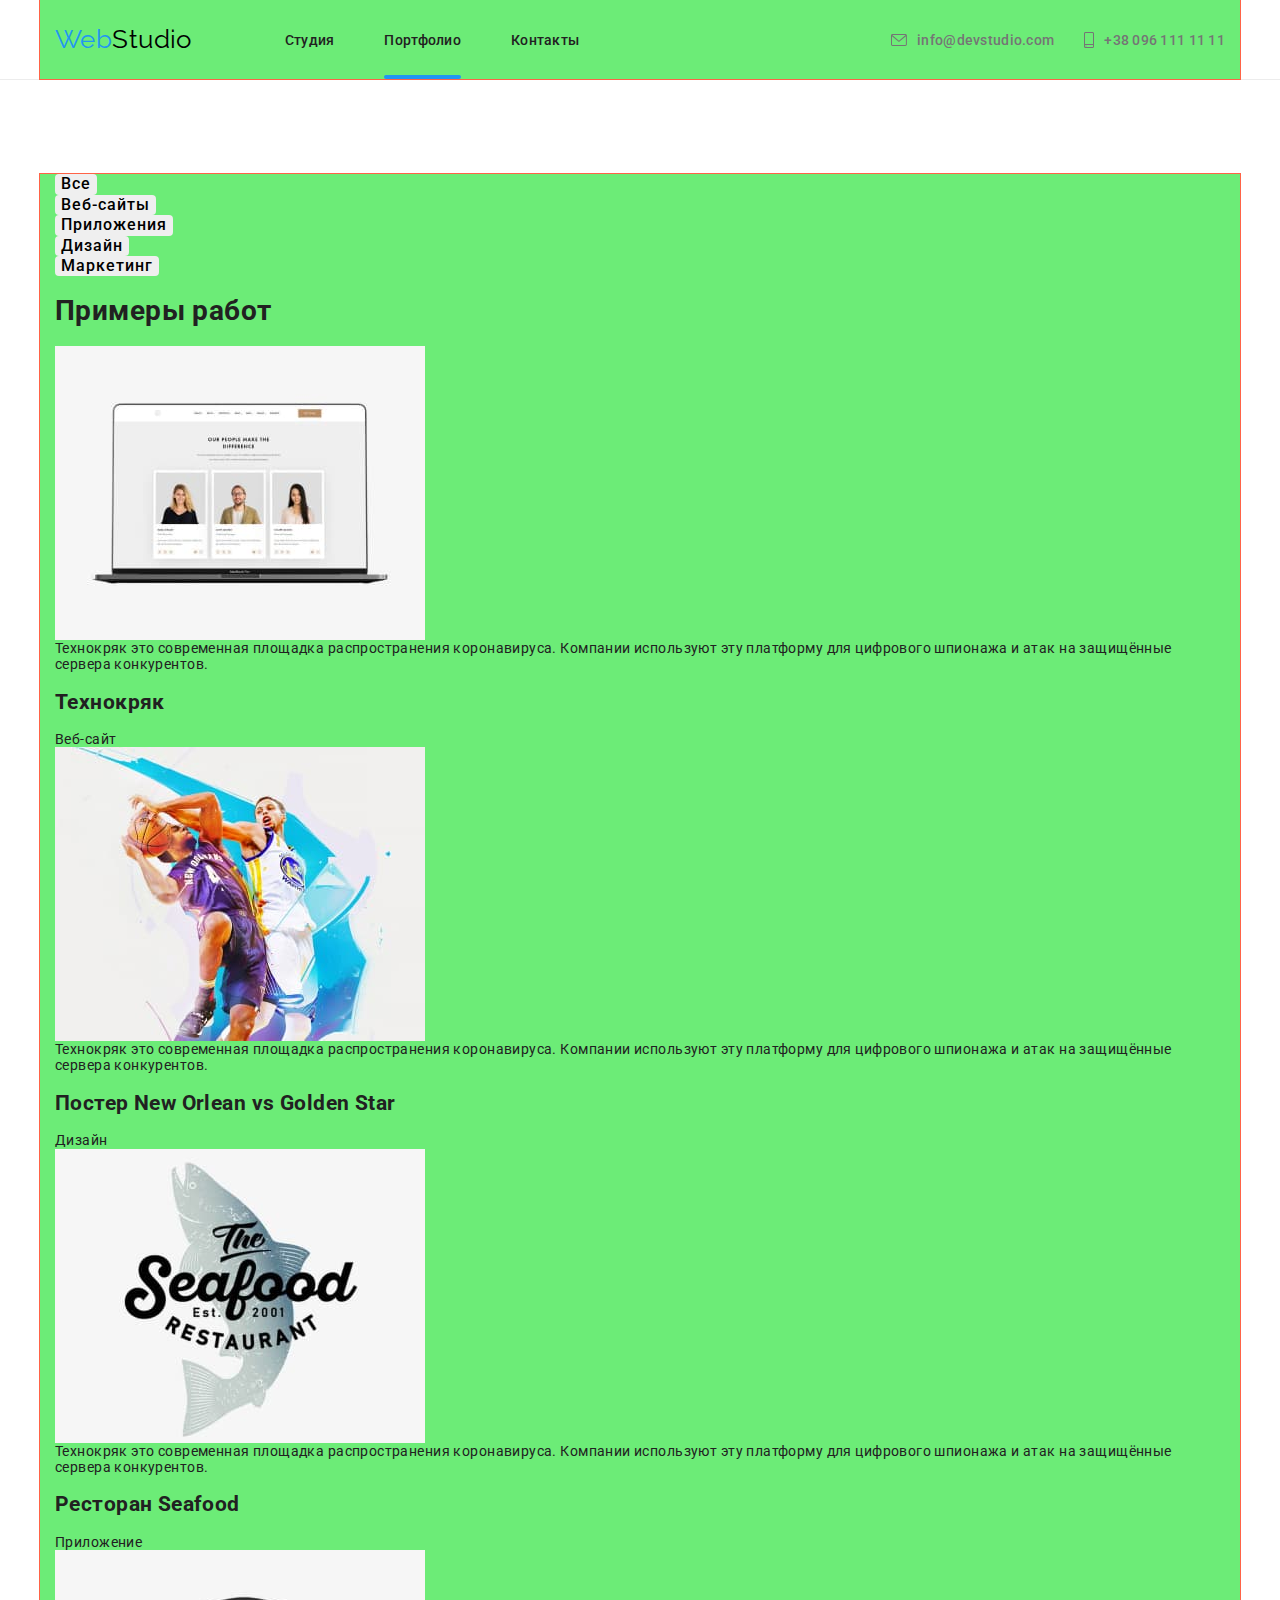
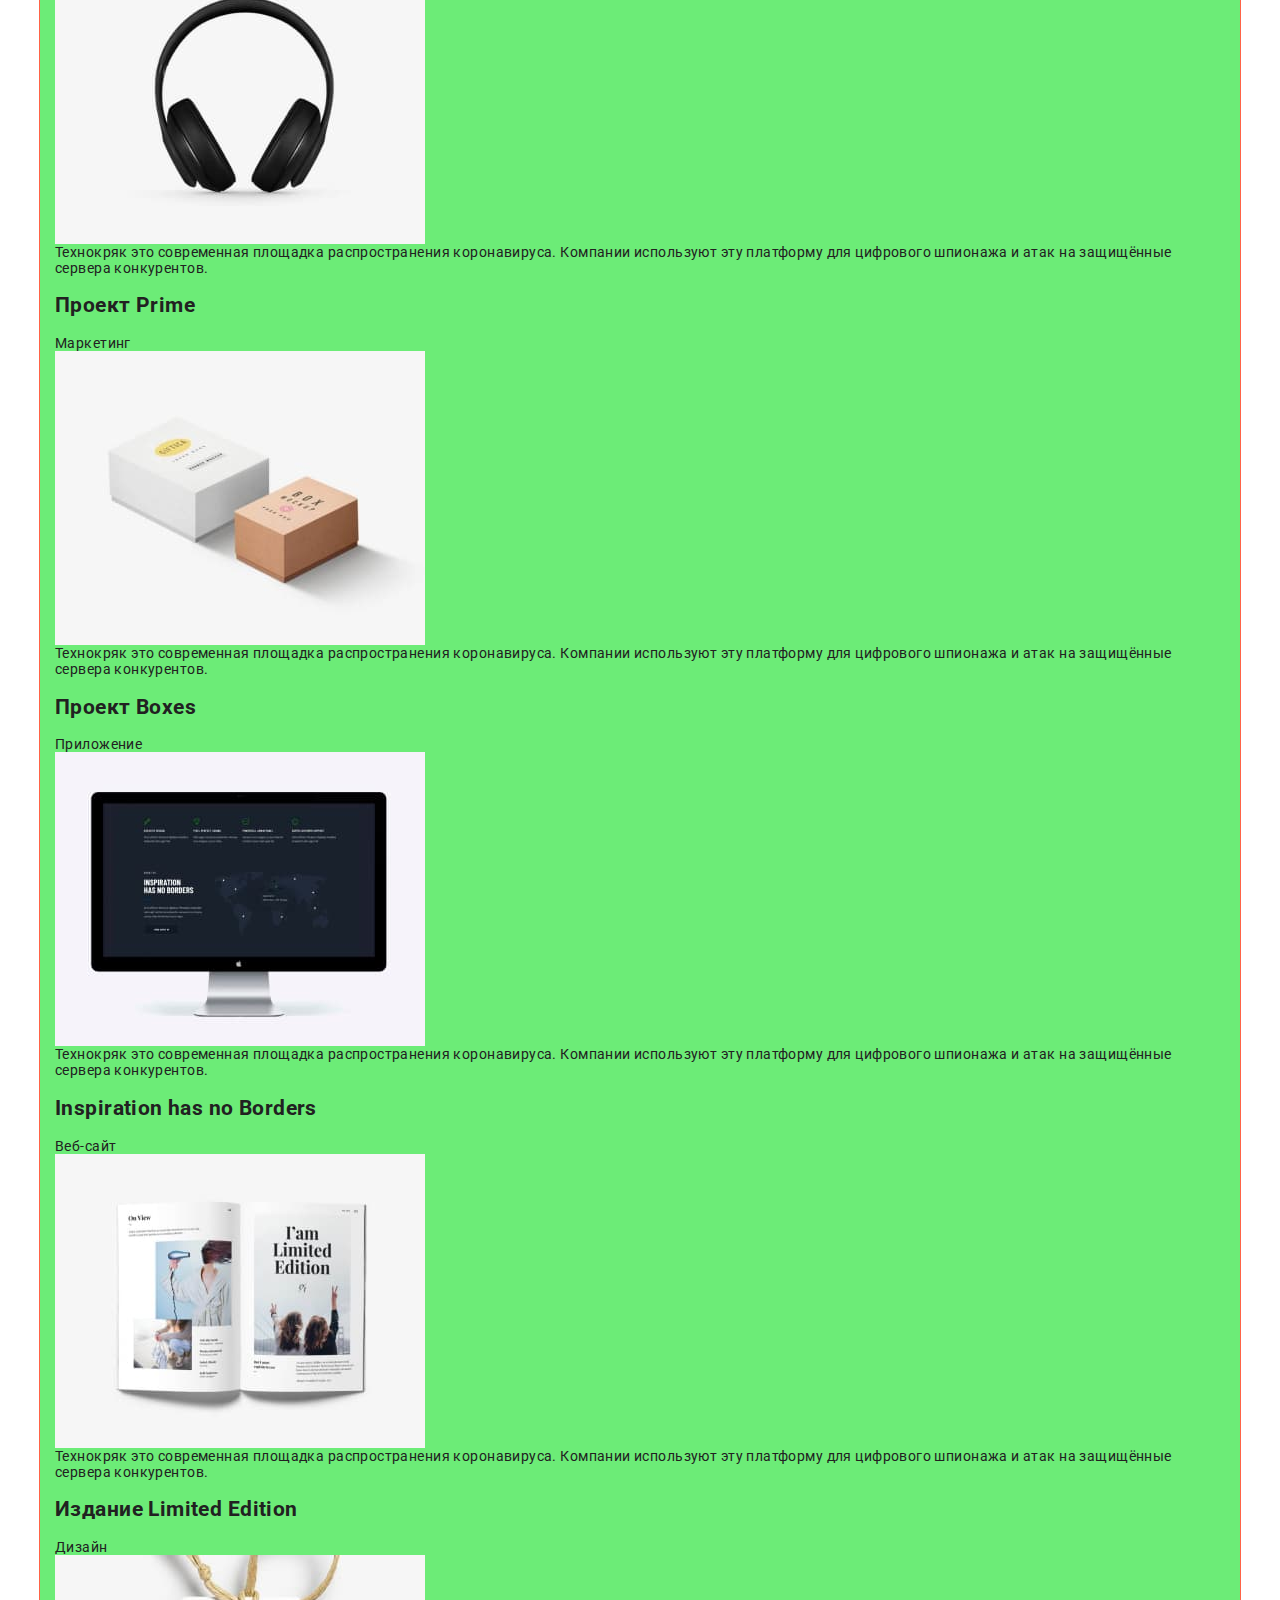
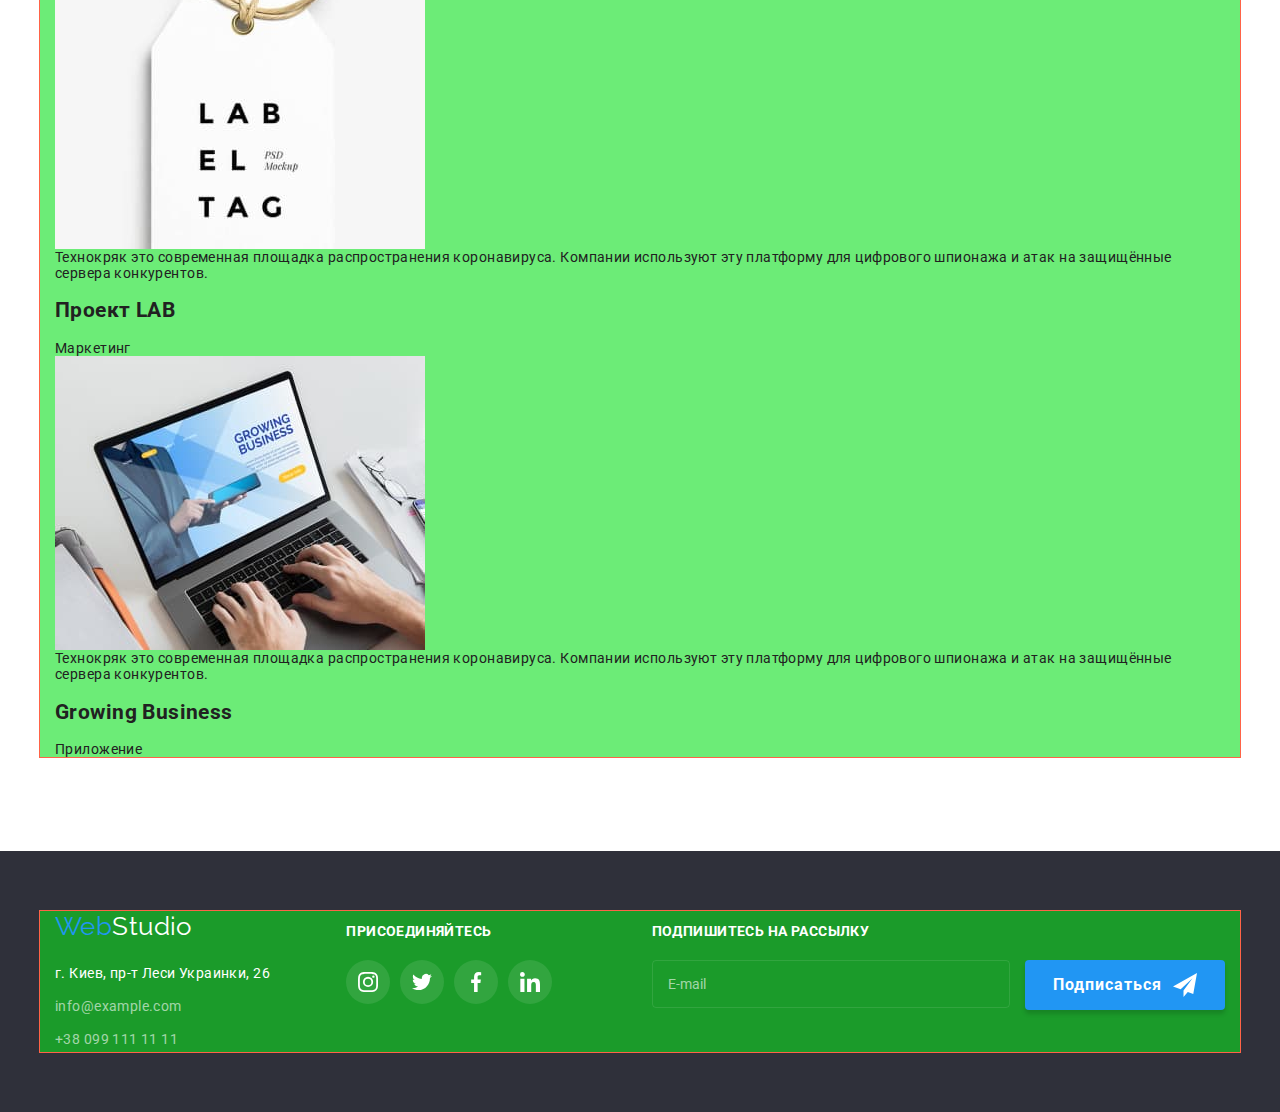
==== portfolio.html @ 4295b2d2 "Add html" ====
<!DOCTYPE html>
<html lang="ru">
<head>
    <meta charset="UTF-8">
    <meta http-equiv="X-UA-Compatible" content="IE=edge">
    <meta name="viewport" content="width=device-width, initial-scale=1.0">
    <title>Portfolio</title>
    <link rel="stylesheet" href="https://cdnjs.cloudflare.com/ajax/libs/modern-normalize/1.0.0/modern-normalize.min.css" />
    <link rel="preconnect" href="https://fonts.googleapis.com">
    <link rel="preconnect" href="https://fonts.gstatic.com" crossorigin>
    <link href="https://fonts.googleapis.com/css2?family=Raleway:wght@700&family=Roboto:wght@400;500;700;900&display=swap"
        rel="stylesheet">
    <link rel="stylesheet" href="./css/main.min.css">
</head>
<body>
    <header class="pege-header">
        <div class="container header">
            <a class="logo link" href="./index.html">
                Web<span class="logo__color logo__color--header">Studio</span>
            </a>
            <nav>
                <ul class="site-nav list">
                    <li class="site-nav__item"><a class="site-nav__link link" href="./index.html">Студия</a>
                    </li>
                    <li class="site-nav__item"><a class="site-nav__link site-nav__link--current link" href="">Портфолио</a> </li>
                    <li class="site-nav__item"><a class="site-nav__link link" href="">Контакты</a> </li>
                </ul>
            </nav>
            <ul class="contact-list list">
                <li class="contact-list__item">
                    <a class="contact-list__link link" href="mailto:info@devstudio.com">
                        <div class="contact-list__wrapper">
                            <svg class="contact-list__icon" width="16" height="12">
                                <use href="./images/icons-defs.svg#icon-envelope"></use>
                            </svg>
                            info@devstudio.com
                        </div>
                    </a>
                </li>
                <li class="contact-list__item">
                    <a class="contact-list__link link" href="tel:+380961111111">
                        <div class="contact-list__wrapper">
                            <svg class="contact-list__icon" width="10" height="16">
                                <use href="./images/icons-defs.svg#icon-smartphone"></use>
                            </svg>
                            +38 096 111 11 11
                        </div>
                    </a>
                </li>
            </ul>
        </div>
    </header>
    <main>
        <section class="portfolio section"> 
            <div class="container">
                <ul class="settings-filter list">
                    <li class="settings-filter__item">
                        <button type="button" class="button button__secondary">Все</button>
                    </li>
                    <li class="settings-filter__item">
                        <button type="button" class="button button__secondary">Веб-сайты</button>
                    </li>
                    <li class="settings-filter__item"><button type="button" class="button button__secondary">Приложения</button></li>
                    <li class="settings-filter__item">
                        <button type="button" class="button button__secondary">Дизайн</button>
                    </li>
                    <li class="settings-filter__item">
                        <button type="button" class="button button__secondary">Маркетинг</button>
                    </li>
                </ul>
            
                <h1 class="portfolio__title ">Примеры работ</h1>
                <ul class="card-set list">
                    <li class="card-set__item">
                        <div class="portfolio-thumb">
                            <img  src="./images/img1.jpg" alt="Ноутбук с открытой страницей сайта" width="370">
                            <div class="portfolio-overlay">
                                <p class="portfolio-overlay__text">Технокряк это современная площадка распространения коронавируса. Компании используют эту платформу для цифрового
                                    шпионажа и атак на защищённые сервера конкурентов.</p>
                            </div>
                        </div>
                        
                        <div class="card-set__wrapper">
                            <h2 class="card-set__title">Технокряк</h2>
                            <p class="card-set__text">Веб-сайт</p>
                        </div> 
                    </li>
                    <li class="card-set__item">
                        <div class="portfolio-thumb">
                            <img src="./images/img2.jpg" alt="Двое мужчин играют в баскетбол" width="370">
                            <div class="portfolio-overlay">
                                <p class="portfolio-overlay__text">Технокряк это современная площадка распространения коронавируса. Компании используют эту платформу для цифрового
                                    шпионажа и атак на защищённые сервера конкурентов.</p>
                            </div>
                        </div>
                        
                        <div class="card-set__wrapper">
                            <h2 class="card-set__title">Постер <span lang="en">New Orlean vs Golden Star</span>  </h2>
                            <p class="card-set__text">Дизайн</p>
                        </div>
                    </li>
                    <li class="card-set__item">
                        <div class="portfolio-thumb">
                            <img src="./images/img3.jpg" alt="Логотип ресторана с изображением рыбы" width="370">
                            <div class="portfolio-overlay">
                                <p class="portfolio-overlay__text">Технокряк это современная площадка распространения коронавируса. Компании используют эту платформу для цифрового
                                    шпионажа и атак на защищённые сервера конкурентов.</p>
                            </div>
                        </div>
                        
                        <div class="card-set__wrapper">
                            <h2 class="card-set__title">Ресторан <span lang="en">Seafood</span></h2>
                            <p class="card-set__text">Приложение</p>
                    </div>
                    </li>
                    <li class="card-set__item">
                        <div class="portfolio-thumb">
                            <img src="./images/img4.jpg" alt="Наушники черного цвета" width="370">
                            <div class="portfolio-overlay">
                                <p class="portfolio-overlay__text">Технокряк это современная площадка распространения коронавируса. Компании используют эту платформу для цифрового
                                    шпионажа и атак на защищённые сервера конкурентов.</p>
                            </div>
                        </div>
                        
                        <div class="card-set__wrapper">
                            <h2 class="card-set__title">Проект <span lang="en">Prime</span></h2>
                            <p class="card-set__text">Маркетинг</p>
                        </div>
                    </li>
                    <li class="card-set__item">
                        <div class="portfolio-thumb">
                            <img src="./images/img5.jpg" alt="Большая и маленькая бумажные коробки" width="370">
                            <div class="portfolio-overlay">
                                <p class="portfolio-overlay__text">Технокряк это современная площадка распространения коронавируса. Компании используют эту платформу для цифрового
                                    шпионажа и атак на защищённые сервера конкурентов.</p>
                            </div>
                        </div>
                        
                        <div class="card-set__wrapper">
                            <h2 class="card-set__title">Проект <span lang="en">Boxes</span></h2>
                            <p class="card-set__text">Приложение</p>
                        </div>   
                    </li>
                    <li class="card-set__item">
                        <div class="portfolio-thumb">
                            <img src="./images/img6.jpg" alt="Включенный монитор с запущенной программой" width="370">
                            <div class="portfolio-overlay">
                                <p class="portfolio-overlay__text">Технокряк это современная площадка распространения коронавируса. Компании используют эту платформу для цифрового
                                    шпионажа и атак на защищённые сервера конкурентов.</p>
                            </div>
                        </div>
                        
                            <div class="card-set__wrapper">
                                <h2 class="card-set__title"><span lang="en">Inspiration has no Borders</span></h2>
                                <p class="card-set__text">Веб-сайт</p>
                            </div> 
                    </li>
                    <li class="card-set__item">
                        <div class="portfolio-thumb">
                            <img src="./images/img7.jpg" alt="Открытая книга с рисунками" width="370">
                            <div class="portfolio-overlay">
                                <p class="portfolio-overlay__text">Технокряк это современная площадка распространения коронавируса. Компании используют эту платформу для цифрового
                                    шпионажа и атак на защищённые сервера конкурентов.</p>
                            </div>
                        </div>
                        
                        <div class="card-set__wrapper">
                            <h2 class="card-set__title">Издание <span lang="en">Limited Edition</span></h2>
                            <p class="card-set__text">Дизайн</p>
                        </div>
                    </li>
                    <li class="card-set__item">
                        <div class="portfolio-thumb">
                            <img src="./images/img8.jpg" alt="Бумажная бирка с логотипом проэкта" width="370">
                            <div class="portfolio-overlay">
                                <p class="portfolio-overlay__text">Технокряк это современная площадка распространения коронавируса. Компании используют эту платформу для цифрового
                                    шпионажа и атак на защищённые сервера конкурентов.</p>
                            </div>
                        </div>
                        
                        <div class="card-set__wrapper">
                            <h2 class="card-set__title">Проект <span lang="en">LAB</span></h2>
                            <p class="card-set__text">Маркетинг</p>
                        </div>
                    </li>
                    <li class="card-set__item">
                        <div class="portfolio-thumb">
                            <img src="./images/img9.jpg" alt="Процесс работы за ноутбуком" width="370">
                            <div class="portfolio-overlay">
                                <p class="portfolio-overlay__text">Технокряк это современная площадка распространения коронавируса. Компании используют эту платформу для цифрового
                                    шпионажа и атак на защищённые сервера конкурентов.</p>
                            </div>
                        </div>
                        
                        <div class="card-set__wrapper">
                            <h2 class="card-set__title"><span lang="en">Growing Business</span></h2>
                            <p class="card-set__text">Приложение</p>
                        </div>
                    </li>
                </ul>
            </div>
        
        </section>
    </main>

    <footer class="footer">
        <div class="container page-footer">
            <div class="address-container">
                <a class="logo link" href="./index.html">
                    Web<span class="logo__color logo__color--footer">Studio</span>
                </a>
                <address class="address">
                    <p>г. Киев, пр-т Леси Украинки, 26</p>
                    <a class="address__contact" href="mailto:info@example.com">info@example.com</a> <br>
                    <a class="address__contact" href="tel:+380991111111">+38 099 111 11 11</a>
                </address>
            </div>
            <div class="social-container">
                <h3 class="social-container__title title">присоединяйтесь</h3>
                <ul class="social social--width list">
                    <li class="social__item">
                        <a class="social__link social__link--changes-color" href="">
                            <svg class="social__icon social__icon--changes-fill" width="20" height="20">
                                <use href="./images/icons-defs.svg#icon-instagram"></use>
                            </svg>
                        </a>
                    </li>
                    <li class="social__item">
                        <a class="social__link social__link--changes-color" href="">
                            <svg class="social__icon social__icon--changes-fill" width="20" height="20">
                                <use href="./images/icons-defs.svg#icon-twitter"></use>
                            </svg>
                        </a>
                    </li>
                    <li class="social__item">
                        <a class="social__link social__link--changes-color" href="">
                            <svg class="social__icon social__icon--changes-fill" width="20" height="20">
                                <use href="./images/icons-defs.svg#icon-facebook"></use>
                            </svg>
                        </a>
                    </li>
                    <li class="social__item">
                        <a class="social__link social__link--changes-color" href="">
                            <svg class="social__icon social__icon--changes-fill" width="20" height="20">
                                <use href="./images/icons-defs.svg#icon-linkedin"></use>
                            </svg>
                        </a>
                    </li>
                </ul>
            </div>
            <form class="subscription">
                <p class="subscription__title">Подпишитесь на рассылку</p>
                <label class="subscription__field">
                    <input class="subscription__input" type="email" name="email" placeholder="E-mail">
                </label>
                <button class="button-subscription" type="submit">
                    <span class="button-subscription__text">Подписаться</span>
                    <svg class="button-subscription__icon" width="24" height="24">
                        <use href="./images/icons-defs.svg#icon-icon-send"></use>
                    </svg>
                </button>
            </form>
        </div>
    </footer>
</body>
</html>
---- css/main.min.css ----
.title{margin:0}.link{text-decoration:none}.list{list-style:none;padding:0;margin:0}p{margin:0}img{display:block;max-width:100%;height:auto}.about__title,.team__title,.clients__title{font-weight:700;line-height:1.17;text-align:center}@media screen and (max-width: 1199px){.about__title,.team__title,.clients__title{margin-bottom:30px;font-size:28px}}@media screen and (min-width: 1200px){.about__title,.team__title,.clients__title{margin-bottom:50px;font-size:36px}}.button{font-size:16px;font-weight:500;letter-spacing:0.06em;border-style:none;border-radius:4px;text-align:center;cursor:pointer}.advantage__title{position:absolute;width:1px;height:1px;border:0;padding:0;margin:-1px;clip:rect(0 0 0 0);overflow:hidden}body{font-family:"Roboto", "Raleway", sans-serif;background-color:#fff;color:#212121;font-size:14px;letter-spacing:0.03em}.container{padding-left:15px;padding-right:15px;margin-left:auto;margin-right:auto;background-color:#da9a9a}@media screen and (min-width: 480px){.container{width:480px;outline:1px solid tomato;background-color:rgba(118,180,216,0.651)}}@media screen and (min-width: 768px){.container{width:768px;background-color:rgba(255,166,0,0.651)}}@media screen and (min-width: 1200px){.container{width:1200px;background-color:rgba(14,224,32,0.61)}}.section{padding:94px 0px}@media screen and (max-width: 1199px){.section{padding:60px 0px}}.header{display:flex;align-items:center}.pege-header{border-bottom:1px solid #ECECEC}.logo{font-family:"Raleway", sans-serif;color:#2196f3;line-height:1.17}@media screen and (max-width: 767px){.logo{padding:16px 0}}@media screen and (max-width: 1199px){.logo{font-size:24px}}@media screen and (min-width: 1200px){.logo{font-size:26px;padding:20px 0}}.logo__color--header{color:#212121}@media screen and (min-width: 1200px){.logo__color--header{color:#000000}}@media screen and (max-width: 767px){.site-nav{display:none}}@media screen and (min-width: 768px){.site-nav{display:flex;margin-left:88px}}@media screen and (min-width: 1200px){.site-nav{display:flex;margin-left:93px}}.site-nav__item{position:relative;margin-left:50px}.site-nav__item:first-child{margin-left:0px}.site-nav__link--current::after{position:absolute;left:0;bottom:0;content:" ";display:block;width:100%;border-bottom:4px solid #2196f3;border-radius:2px}.site-nav__link{display:block;color:#212121;font-weight:500;line-height:1.17;letter-spacing:0.02em;transition:color 250ms cubic-bezier(0.4, 0, 0.2, 1)}@media screen and (min-width: 768px){.site-nav__link{padding-top:32px;padding-bottom:31px}}.site-nav__link:hover,.site-nav__link:focus{color:#2196f3}.contact-list{margin-left:auto}@media screen and (max-width: 767px){.contact-list{display:none}}@media screen and (min-width: 768px) and (max-width: 1199px){.contact-list{padding:21px 0}}@media screen and (min-width: 1200px){.contact-list{display:flex}}@media screen and (min-width: 1200px){.contact-list__item{margin-left:30px}}@media screen and (min-width: 768px) and (max-width: 1199px){.contact-list__item:first-child{margin-bottom:10px}}@media screen and (min-width: 1200px){.contact-list__item:first-child{margin-left:0px}}.contact-list__link{display:block;color:#757575;font-weight:500;line-height:1.17;letter-spacing:0.02em;transition:color 250ms cubic-bezier(0.4, 0, 0.2, 1)}@media screen and (min-width: 768px) and (max-width: 1199px){.contact-list__link{font-size:12px;color:#ff00b3}}@media screen and (min-width: 1200px){.contact-list__link{padding-top:32px;padding-bottom:31px}}.contact-list__link:hover,.contact-list__link:focus{color:#2196f3}.contact-list__wrapper{display:flex;align-items:center}.contact-list__icon{margin-right:10px;fill:#757575;transition:fill 250ms cubic-bezier(0.4, 0, 0.2, 1)}.contact-list__link:hover .contact-list__icon,.contact-list__link:focus .contact-list__icon{fill:#2196f3}.hero{text-align:center}@media screen and (max-width: 1199px){.hero{padding-top:118px;padding-bottom:118px}}@media screen and (min-width: 1200px){.hero{padding-top:200px;padding-bottom:200px}}.hero__title{margin-bottom:30px;color:#fff;font-weight:900;letter-spacing:0.06em;text-transform:uppercase}@media screen and (max-width: 1199px){.hero__title{font-size:26px;line-height:1.62}}@media screen and (min-width: 1200px){.hero__title{font-size:44px;line-height:1.36}}.button__primery{padding:10px 32px;color:#fff;background-color:#2196f3;line-height:1.88;transition:background-color 250ms cubic-bezier(0.4, 0, 0.2, 1)}.button__primery:hover,.button__primery:focus{background-color:#188CE8;box-shadow:0px 4px 4px 0px rgba(0,0,0,0.25)}.overlay{margin-left:auto;margin-right:auto;background-color:#2F303A}@media screen and (max-width: 767px){.overlay{max-width:480px;height:400px;background-image:linear-gradient(to right, rgba(47,48,58,0.4), rgba(47,48,58,0.4)),url(../images/overlay480.jpg)}}@media screen and (min-width: 768px){.overlay{max-width:768px;height:400px;background-image:linear-gradient(to right, rgba(47,48,58,0.4), rgba(47,48,58,0.4)),url(../images/hero768.jpg)}}@media screen and (min-width: 1200px){.overlay{max-width:1600px;height:600px;background-image:linear-gradient(to right, rgba(47,48,58,0.4), rgba(47,48,58,0.4)),url(../images/overlay.jpg)}}@media screen and (min-width: 768px) and (max-width: 1199px){.advantage__list{display:flex;flex-wrap:wrap;margin-left:-30px;margin-top:-30px}}@media screen and (min-width: 1200px){.advantage__list{display:flex}}@media screen and (max-width: 767px){.advantage__item{margin-bottom:30px}}@media screen and (min-width: 768px) and (max-width: 1199px){.advantage__item{margin-left:30px;margin-top:30px;flex-basis:calc((100% - 15px * 4 )/2)}}@media screen and (min-width: 1200px){.advantage__item{margin-right:30px;width:calc(100%/4)}}@media screen and (max-width: 767px){.advantage__item:last-child{margin-bottom:0px}}@media screen and (min-width: 1200px){.advantage__item:last-child{margin-right:0px}}.feature{display:flex;justify-content:center;align-items:center;height:120px;margin-bottom:30px;background-color:#F5F4FA;border-radius:4px}.feature__title{margin:0;margin-bottom:10px;font-size:14px;font-weight:700;line-height:1.17;text-transform:uppercase}@media screen and (max-width: 767px){.feature__title{text-align:center}}.feature__text{color:#757575;line-height:1.72}.about--no-padding{padding-top:0}@media screen and (max-width: 1199px){.about--no-padding{display:none}}.image-list{display:flex}.image__item{position:relative;margin-right:30px;width:calc(100%/3)}.image__item:last-child{margin-right:0px}.image-overlay{position:absolute;bottom:0;left:0;display:flex;justify-content:center;align-items:center;width:100%;height:70px;background-color:rgba(47,48,58,0.8)}.image-overlay__text{color:#fff;font-weight:700;line-height:1.17;text-transform:uppercase}.team--accent-color{background-color:#F5F4FA}@media screen and (min-width: 768px) and (max-width: 1199px){.team__list{display:flex;flex-wrap:wrap;margin-left:-30px;margin-top:-30px}}@media screen and (min-width: 1200px){.team__list{display:flex}}.team__item{overflow:hidden}@media screen and (max-width: 767px){.team__item{margin-bottom:30px;background-color:#fff;border-radius:4px;box-shadow:0px 2px 1px 0px rgba(0,0,0,0.2),0px 1px 1px 0px rgba(0,0,0,0.14),0px 1px 3px 0px rgba(0,0,0,0.12)}}@media screen and (min-width: 768px) and (max-width: 1199px){.team__item{width:calc(100%/2 - 30px);margin-left:30px;margin-top:30px;background-color:#fff;border-radius:4px;box-shadow:0px 2px 1px 0px rgba(0,0,0,0.2),0px 1px 1px 0px rgba(0,0,0,0.14),0px 1px 3px 0px rgba(0,0,0,0.12)}}@media screen and (min-width: 1200px){.team__item{width:calc(100%/4);margin-right:30px;background-color:#fff;border-radius:4px;box-shadow:0px 2px 1px 0px rgba(0,0,0,0.2),0px 1px 1px 0px rgba(0,0,0,0.14),0px 1px 3px 0px rgba(0,0,0,0.12)}}@media screen and (max-width: 767px){.team__item:last-child{margin-bottom:0px}}@media screen and (min-width: 1200px){.team__item:last-child{margin-right:0px}}.user-wrapper{padding-top:30px}@media screen and (max-width: 1199px){.user-wrapper{padding-bottom:24px}}@media screen and (min-width: 1200px){.user-wrapper{padding-bottom:30px}}.user-wrapper__title{margin-bottom:10px;font-size:16px;font-weight:500;line-height:1.19;text-align:center}.user-wrapper__text{margin-bottom:16px;color:#757575;font-size:16px;line-height:1.17;text-align:center}.social{display:flex;justify-content:center;align-items:center;background-color:transparent}.social__item{margin-right:10px}.social__item:last-child{margin-right:0}.social__link{display:flex;justify-content:center;align-items:center;width:44px;height:44px;border-radius:50%;background-color:#fff;transition:background-color 250ms cubic-bezier(0.4, 0, 0.2, 1)}.social__link:hover,.social__link:focus{background-color:#2196f3}.social__icon{fill:#AFB1B8;transition:fill 250ms cubic-bezier(0.4, 0, 0.2, 1)}.social__link:hover .social__icon,.social__link:focus .social__icon{fill:#fff}@media screen and (max-width: 1199px){.clients__list{display:flex;justify-content:center;align-items:center;flex-wrap:wrap;margin-left:-30px;margin-top:-30px;background-color:transparent}}@media screen and (min-width: 1200px){.clients__list{display:flex;justify-content:center;align-items:center}}@media screen and (max-width: 767px){.clients__item{width:calc(100%/2 - 30px);margin-left:30px;margin-top:30px}}@media screen and (min-width: 768px) and (max-width: 1199px){.clients__item{width:calc(100%/3 - 30px);margin-left:30px;margin-top:30px}}@media screen and (min-width: 1200px){.clients__item{width:calc(100%/6);margin-right:30px}}@media screen and (min-width: 1200px){.clients__item:last-child{margin-right:0}}.clients__link{display:flex;justify-content:center;align-items:center;height:92px;border:1px solid #AFB1B8;border-radius:4px;transition:border 250ms cubic-bezier(0.4, 0, 0.2, 1)}.clients__link:hover{border:1px solid #2196f3}.clients__icon{fill:#AFB1B8;transition:fill 250ms cubic-bezier(0.4, 0, 0.2, 1)}.clients__link:hover .clients__icon{fill:#2196f3}.clients__link:focus .clients__icon{fill:#2196f3}.footer{padding:60px 0px;background-color:#2f303a}@media screen and (max-width: 767px){.page-footer{text-align:center}}@media screen and (min-width: 768px) and (max-width: 1199px){.page-footer{display:flex;flex-wrap:wrap}}@media screen and (min-width: 1200px){.page-footer{display:flex;justify-content:space-between}}.logo__color--footer{color:#fff}@media screen and (min-width: 768px) and (max-width: 1199px){.logo--footer{margin-left:115px}}@media screen and (min-width: 768px) and (max-width: 1199px){.address-container{margin-bottom:60px}}.address{margin-top:20px;color:#fff;font-style:inherit;line-height:1.71}@media screen and (min-width: 768px) and (max-width: 1199px){.address{margin-left:76px}}.address__contact{display:inline-block;margin-top:9px;color:rgba(255,255,255,0.6);line-height:1.71;text-decoration:none;transition:color 250ms cubic-bezier(0.4, 0, 0.2, 1)}.address__contact:hover,.address__contact:focus{color:#2196f3}@media screen and (max-width: 767px){.social-container{margin:60px 0}}@media screen and (min-width: 768px) and (max-width: 1199px){.social-container{margin-left:165px;padding-top:5px;text-align:center}}@media screen and (min-width: 1200px){.social-container{padding-top:12px;margin-left:70px}}.social-container__title{color:#fff;font-size:14px;font-weight:700;line-height:1.17;margin-bottom:20px;text-transform:uppercase}.social--width{width:206px}@media screen and (max-width: 767px){.social--width{margin:0 auto}}.social__link--changes-color{background-color:rgba(255,255,255,0.1)}.social__icon--changes-fill{fill:#fff}.social__link:hover,.social__link:focus{background-color:#2196f3}.subscription{margin-top:12px;margin-left:93px}.subscription__title{color:#fff;font-weight:700;line-height:1.17;margin:0;margin-bottom:20px;text-transform:uppercase}.subscription__input{color:#fff;width:358px;padding:15px;margin-right:12px;background-color:inherit;border:1px solid rgba(255,255,255,0.1);border-radius:4px;cursor:pointer}.subscription__input::placeholder{color:rgba(255,255,255,0.6);line-height:1.25}.button-subscription{display:inline-flex;justify-content:space-between;align-items:center;color:#ffffff;font-size:16px;font-weight:700;line-height:1.88;letter-spacing:0.06em;background-color:#2196f3;border-radius:4px;border:none;box-shadow:0px 4px 4px 0px rgba(0,0,0,0.15);width:200px;height:50px;padding:10px  28px;text-align:center;vertical-align:top;cursor:pointer;transition:background-color 250ms cubic-bezier(0.4, 0, 0.2, 1)}.button-subscription:hover,.button-subscription:focus{background-color:#188CE8}
/*# sourceMappingURL=main.min.css.map */
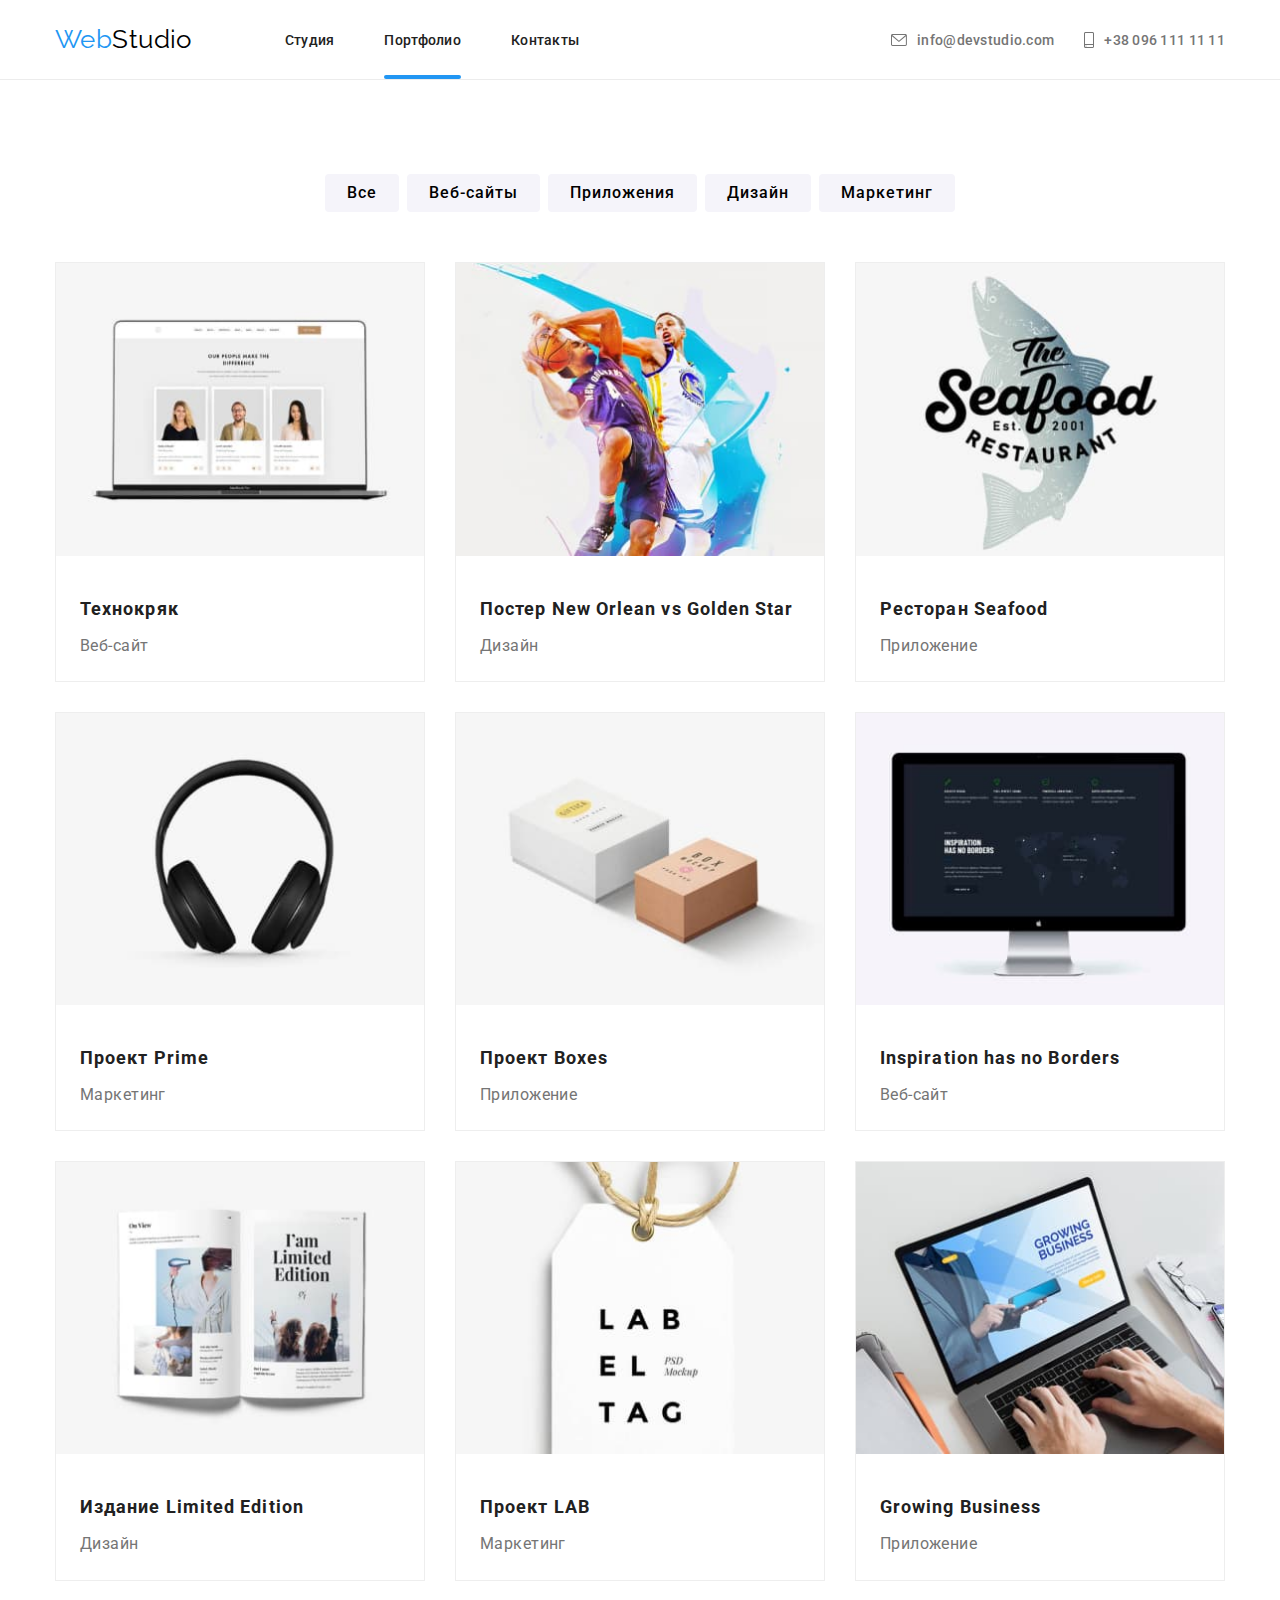
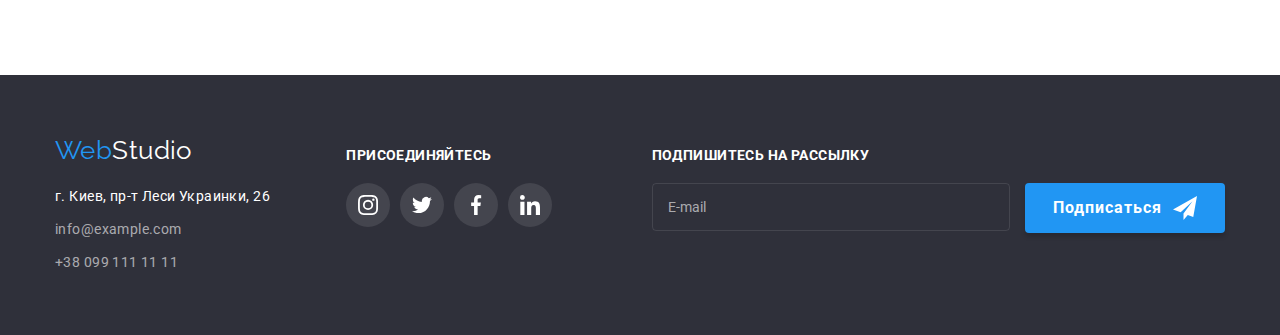
==== commit 03ece43f: "Add html" ====
--- a/portfolio.html
+++ b/portfolio.html
@@ -73,7 +73,7 @@
                 <ul class="card-set list">
                     <li class="card-set__item">
                         <div class="portfolio-thumb">
-                            <img  src="./images/img1.jpg" alt="Ноутбук с открытой страницей сайта" width="370">
+                            <img  src="./images/img1.jpg" alt="Ноутбук с открытой страницей сайта" width="">
                             <div class="portfolio-overlay">
                                 <p class="portfolio-overlay__text">Технокряк это современная площадка распространения коронавируса. Компании используют эту платформу для цифрового
                                     шпионажа и атак на защищённые сервера конкурентов.</p>
@@ -87,7 +87,7 @@
                     </li>
                     <li class="card-set__item">
                         <div class="portfolio-thumb">
-                            <img src="./images/img2.jpg" alt="Двое мужчин играют в баскетбол" width="370">
+                            <img src="./images/img2.jpg" alt="Двое мужчин играют в баскетбол" width="">
                             <div class="portfolio-overlay">
                                 <p class="portfolio-overlay__text">Технокряк это современная площадка распространения коронавируса. Компании используют эту платформу для цифрового
                                     шпионажа и атак на защищённые сервера конкурентов.</p>
@@ -101,7 +101,7 @@
                     </li>
                     <li class="card-set__item">
                         <div class="portfolio-thumb">
-                            <img src="./images/img3.jpg" alt="Логотип ресторана с изображением рыбы" width="370">
+                            <img src="./images/img3.jpg" alt="Логотип ресторана с изображением рыбы" width="">
                             <div class="portfolio-overlay">
                                 <p class="portfolio-overlay__text">Технокряк это современная площадка распространения коронавируса. Компании используют эту платформу для цифрового
                                     шпионажа и атак на защищённые сервера конкурентов.</p>
@@ -115,7 +115,7 @@
                     </li>
                     <li class="card-set__item">
                         <div class="portfolio-thumb">
-                            <img src="./images/img4.jpg" alt="Наушники черного цвета" width="370">
+                            <img src="./images/img4.jpg" alt="Наушники черного цвета" width="">
                             <div class="portfolio-overlay">
                                 <p class="portfolio-overlay__text">Технокряк это современная площадка распространения коронавируса. Компании используют эту платформу для цифрового
                                     шпионажа и атак на защищённые сервера конкурентов.</p>
@@ -129,7 +129,7 @@
                     </li>
                     <li class="card-set__item">
                         <div class="portfolio-thumb">
-                            <img src="./images/img5.jpg" alt="Большая и маленькая бумажные коробки" width="370">
+                            <img src="./images/img5.jpg" alt="Большая и маленькая бумажные коробки" width="">
                             <div class="portfolio-overlay">
                                 <p class="portfolio-overlay__text">Технокряк это современная площадка распространения коронавируса. Компании используют эту платформу для цифрового
                                     шпионажа и атак на защищённые сервера конкурентов.</p>
@@ -143,7 +143,7 @@
                     </li>
                     <li class="card-set__item">
                         <div class="portfolio-thumb">
-                            <img src="./images/img6.jpg" alt="Включенный монитор с запущенной программой" width="370">
+                            <img src="./images/img6.jpg" alt="Включенный монитор с запущенной программой" width="">
                             <div class="portfolio-overlay">
                                 <p class="portfolio-overlay__text">Технокряк это современная площадка распространения коронавируса. Компании используют эту платформу для цифрового
                                     шпионажа и атак на защищённые сервера конкурентов.</p>
@@ -157,7 +157,7 @@
                     </li>
                     <li class="card-set__item">
                         <div class="portfolio-thumb">
-                            <img src="./images/img7.jpg" alt="Открытая книга с рисунками" width="370">
+                            <img src="./images/img7.jpg" alt="Открытая книга с рисунками" width="">
                             <div class="portfolio-overlay">
                                 <p class="portfolio-overlay__text">Технокряк это современная площадка распространения коронавируса. Компании используют эту платформу для цифрового
                                     шпионажа и атак на защищённые сервера конкурентов.</p>
@@ -171,7 +171,7 @@
                     </li>
                     <li class="card-set__item">
                         <div class="portfolio-thumb">
-                            <img src="./images/img8.jpg" alt="Бумажная бирка с логотипом проэкта" width="370">
+                            <img src="./images/img8.jpg" alt="Бумажная бирка с логотипом проэкта" width="">
                             <div class="portfolio-overlay">
                                 <p class="portfolio-overlay__text">Технокряк это современная площадка распространения коронавируса. Компании используют эту платформу для цифрового
                                     шпионажа и атак на защищённые сервера конкурентов.</p>
@@ -185,7 +185,7 @@
                     </li>
                     <li class="card-set__item">
                         <div class="portfolio-thumb">
-                            <img src="./images/img9.jpg" alt="Процесс работы за ноутбуком" width="370">
+                            <img src="./images/img9.jpg" alt="Процесс работы за ноутбуком" width="">
                             <div class="portfolio-overlay">
                                 <p class="portfolio-overlay__text">Технокряк это современная площадка распространения коронавируса. Компании используют эту платформу для цифрового
                                     шпионажа и атак на защищённые сервера конкурентов.</p>
--- a/css/main.min.css
+++ b/css/main.min.css
@@ -1,2 +1,2 @@
-.title{margin:0}.link{text-decoration:none}.list{list-style:none;padding:0;margin:0}p{margin:0}img{display:block;max-width:100%;height:auto}.about__title,.team__title,.clients__title{font-weight:700;line-height:1.17;text-align:center}@media screen and (max-width: 1199px){.about__title,.team__title,.clients__title{margin-bottom:30px;font-size:28px}}@media screen and (min-width: 1200px){.about__title,.team__title,.clients__title{margin-bottom:50px;font-size:36px}}.button{font-size:16px;font-weight:500;letter-spacing:0.06em;border-style:none;border-radius:4px;text-align:center;cursor:pointer}.advantage__title{position:absolute;width:1px;height:1px;border:0;padding:0;margin:-1px;clip:rect(0 0 0 0);overflow:hidden}body{font-family:"Roboto", "Raleway", sans-serif;background-color:#fff;color:#212121;font-size:14px;letter-spacing:0.03em}.container{padding-left:15px;padding-right:15px;margin-left:auto;margin-right:auto;background-color:#da9a9a}@media screen and (min-width: 480px){.container{width:480px;outline:1px solid tomato;background-color:rgba(118,180,216,0.651)}}@media screen and (min-width: 768px){.container{width:768px;background-color:rgba(255,166,0,0.651)}}@media screen and (min-width: 1200px){.container{width:1200px;background-color:rgba(14,224,32,0.61)}}.section{padding:94px 0px}@media screen and (max-width: 1199px){.section{padding:60px 0px}}.header{display:flex;align-items:center}.pege-header{border-bottom:1px solid #ECECEC}.logo{font-family:"Raleway", sans-serif;color:#2196f3;line-height:1.17}@media screen and (max-width: 767px){.logo{padding:16px 0}}@media screen and (max-width: 1199px){.logo{font-size:24px}}@media screen and (min-width: 1200px){.logo{font-size:26px;padding:20px 0}}.logo__color--header{color:#212121}@media screen and (min-width: 1200px){.logo__color--header{color:#000000}}@media screen and (max-width: 767px){.site-nav{display:none}}@media screen and (min-width: 768px){.site-nav{display:flex;margin-left:88px}}@media screen and (min-width: 1200px){.site-nav{display:flex;margin-left:93px}}.site-nav__item{position:relative;margin-left:50px}.site-nav__item:first-child{margin-left:0px}.site-nav__link--current::after{position:absolute;left:0;bottom:0;content:" ";display:block;width:100%;border-bottom:4px solid #2196f3;border-radius:2px}.site-nav__link{display:block;color:#212121;font-weight:500;line-height:1.17;letter-spacing:0.02em;transition:color 250ms cubic-bezier(0.4, 0, 0.2, 1)}@media screen and (min-width: 768px){.site-nav__link{padding-top:32px;padding-bottom:31px}}.site-nav__link:hover,.site-nav__link:focus{color:#2196f3}.contact-list{margin-left:auto}@media screen and (max-width: 767px){.contact-list{display:none}}@media screen and (min-width: 768px) and (max-width: 1199px){.contact-list{padding:21px 0}}@media screen and (min-width: 1200px){.contact-list{display:flex}}@media screen and (min-width: 1200px){.contact-list__item{margin-left:30px}}@media screen and (min-width: 768px) and (max-width: 1199px){.contact-list__item:first-child{margin-bottom:10px}}@media screen and (min-width: 1200px){.contact-list__item:first-child{margin-left:0px}}.contact-list__link{display:block;color:#757575;font-weight:500;line-height:1.17;letter-spacing:0.02em;transition:color 250ms cubic-bezier(0.4, 0, 0.2, 1)}@media screen and (min-width: 768px) and (max-width: 1199px){.contact-list__link{font-size:12px;color:#ff00b3}}@media screen and (min-width: 1200px){.contact-list__link{padding-top:32px;padding-bottom:31px}}.contact-list__link:hover,.contact-list__link:focus{color:#2196f3}.contact-list__wrapper{display:flex;align-items:center}.contact-list__icon{margin-right:10px;fill:#757575;transition:fill 250ms cubic-bezier(0.4, 0, 0.2, 1)}.contact-list__link:hover .contact-list__icon,.contact-list__link:focus .contact-list__icon{fill:#2196f3}.hero{text-align:center}@media screen and (max-width: 1199px){.hero{padding-top:118px;padding-bottom:118px}}@media screen and (min-width: 1200px){.hero{padding-top:200px;padding-bottom:200px}}.hero__title{margin-bottom:30px;color:#fff;font-weight:900;letter-spacing:0.06em;text-transform:uppercase}@media screen and (max-width: 1199px){.hero__title{font-size:26px;line-height:1.62}}@media screen and (min-width: 1200px){.hero__title{font-size:44px;line-height:1.36}}.button__primery{padding:10px 32px;color:#fff;background-color:#2196f3;line-height:1.88;transition:background-color 250ms cubic-bezier(0.4, 0, 0.2, 1)}.button__primery:hover,.button__primery:focus{background-color:#188CE8;box-shadow:0px 4px 4px 0px rgba(0,0,0,0.25)}.overlay{margin-left:auto;margin-right:auto;background-color:#2F303A}@media screen and (max-width: 767px){.overlay{max-width:480px;height:400px;background-image:linear-gradient(to right, rgba(47,48,58,0.4), rgba(47,48,58,0.4)),url(../images/overlay480.jpg)}}@media screen and (min-width: 768px){.overlay{max-width:768px;height:400px;background-image:linear-gradient(to right, rgba(47,48,58,0.4), rgba(47,48,58,0.4)),url(../images/hero768.jpg)}}@media screen and (min-width: 1200px){.overlay{max-width:1600px;height:600px;background-image:linear-gradient(to right, rgba(47,48,58,0.4), rgba(47,48,58,0.4)),url(../images/overlay.jpg)}}@media screen and (min-width: 768px) and (max-width: 1199px){.advantage__list{display:flex;flex-wrap:wrap;margin-left:-30px;margin-top:-30px}}@media screen and (min-width: 1200px){.advantage__list{display:flex}}@media screen and (max-width: 767px){.advantage__item{margin-bottom:30px}}@media screen and (min-width: 768px) and (max-width: 1199px){.advantage__item{margin-left:30px;margin-top:30px;flex-basis:calc((100% - 15px * 4 )/2)}}@media screen and (min-width: 1200px){.advantage__item{margin-right:30px;width:calc(100%/4)}}@media screen and (max-width: 767px){.advantage__item:last-child{margin-bottom:0px}}@media screen and (min-width: 1200px){.advantage__item:last-child{margin-right:0px}}.feature{display:flex;justify-content:center;align-items:center;height:120px;margin-bottom:30px;background-color:#F5F4FA;border-radius:4px}.feature__title{margin:0;margin-bottom:10px;font-size:14px;font-weight:700;line-height:1.17;text-transform:uppercase}@media screen and (max-width: 767px){.feature__title{text-align:center}}.feature__text{color:#757575;line-height:1.72}.about--no-padding{padding-top:0}@media screen and (max-width: 1199px){.about--no-padding{display:none}}.image-list{display:flex}.image__item{position:relative;margin-right:30px;width:calc(100%/3)}.image__item:last-child{margin-right:0px}.image-overlay{position:absolute;bottom:0;left:0;display:flex;justify-content:center;align-items:center;width:100%;height:70px;background-color:rgba(47,48,58,0.8)}.image-overlay__text{color:#fff;font-weight:700;line-height:1.17;text-transform:uppercase}.team--accent-color{background-color:#F5F4FA}@media screen and (min-width: 768px) and (max-width: 1199px){.team__list{display:flex;flex-wrap:wrap;margin-left:-30px;margin-top:-30px}}@media screen and (min-width: 1200px){.team__list{display:flex}}.team__item{overflow:hidden}@media screen and (max-width: 767px){.team__item{margin-bottom:30px;background-color:#fff;border-radius:4px;box-shadow:0px 2px 1px 0px rgba(0,0,0,0.2),0px 1px 1px 0px rgba(0,0,0,0.14),0px 1px 3px 0px rgba(0,0,0,0.12)}}@media screen and (min-width: 768px) and (max-width: 1199px){.team__item{width:calc(100%/2 - 30px);margin-left:30px;margin-top:30px;background-color:#fff;border-radius:4px;box-shadow:0px 2px 1px 0px rgba(0,0,0,0.2),0px 1px 1px 0px rgba(0,0,0,0.14),0px 1px 3px 0px rgba(0,0,0,0.12)}}@media screen and (min-width: 1200px){.team__item{width:calc(100%/4);margin-right:30px;background-color:#fff;border-radius:4px;box-shadow:0px 2px 1px 0px rgba(0,0,0,0.2),0px 1px 1px 0px rgba(0,0,0,0.14),0px 1px 3px 0px rgba(0,0,0,0.12)}}@media screen and (max-width: 767px){.team__item:last-child{margin-bottom:0px}}@media screen and (min-width: 1200px){.team__item:last-child{margin-right:0px}}.user-wrapper{padding-top:30px}@media screen and (max-width: 1199px){.user-wrapper{padding-bottom:24px}}@media screen and (min-width: 1200px){.user-wrapper{padding-bottom:30px}}.user-wrapper__title{margin-bottom:10px;font-size:16px;font-weight:500;line-height:1.19;text-align:center}.user-wrapper__text{margin-bottom:16px;color:#757575;font-size:16px;line-height:1.17;text-align:center}.social{display:flex;justify-content:center;align-items:center;background-color:transparent}.social__item{margin-right:10px}.social__item:last-child{margin-right:0}.social__link{display:flex;justify-content:center;align-items:center;width:44px;height:44px;border-radius:50%;background-color:#fff;transition:background-color 250ms cubic-bezier(0.4, 0, 0.2, 1)}.social__link:hover,.social__link:focus{background-color:#2196f3}.social__icon{fill:#AFB1B8;transition:fill 250ms cubic-bezier(0.4, 0, 0.2, 1)}.social__link:hover .social__icon,.social__link:focus .social__icon{fill:#fff}@media screen and (max-width: 1199px){.clients__list{display:flex;justify-content:center;align-items:center;flex-wrap:wrap;margin-left:-30px;margin-top:-30px;background-color:transparent}}@media screen and (min-width: 1200px){.clients__list{display:flex;justify-content:center;align-items:center}}@media screen and (max-width: 767px){.clients__item{width:calc(100%/2 - 30px);margin-left:30px;margin-top:30px}}@media screen and (min-width: 768px) and (max-width: 1199px){.clients__item{width:calc(100%/3 - 30px);margin-left:30px;margin-top:30px}}@media screen and (min-width: 1200px){.clients__item{width:calc(100%/6);margin-right:30px}}@media screen and (min-width: 1200px){.clients__item:last-child{margin-right:0}}.clients__link{display:flex;justify-content:center;align-items:center;height:92px;border:1px solid #AFB1B8;border-radius:4px;transition:border 250ms cubic-bezier(0.4, 0, 0.2, 1)}.clients__link:hover{border:1px solid #2196f3}.clients__icon{fill:#AFB1B8;transition:fill 250ms cubic-bezier(0.4, 0, 0.2, 1)}.clients__link:hover .clients__icon{fill:#2196f3}.clients__link:focus .clients__icon{fill:#2196f3}.footer{padding:60px 0px;background-color:#2f303a}@media screen and (max-width: 767px){.page-footer{text-align:center}}@media screen and (min-width: 768px) and (max-width: 1199px){.page-footer{display:flex;flex-wrap:wrap}}@media screen and (min-width: 1200px){.page-footer{display:flex;justify-content:space-between}}.logo__color--footer{color:#fff}@media screen and (min-width: 768px) and (max-width: 1199px){.logo--footer{margin-left:115px}}@media screen and (min-width: 768px) and (max-width: 1199px){.address-container{margin-bottom:60px}}.address{margin-top:20px;color:#fff;font-style:inherit;line-height:1.71}@media screen and (min-width: 768px) and (max-width: 1199px){.address{margin-left:76px}}.address__contact{display:inline-block;margin-top:9px;color:rgba(255,255,255,0.6);line-height:1.71;text-decoration:none;transition:color 250ms cubic-bezier(0.4, 0, 0.2, 1)}.address__contact:hover,.address__contact:focus{color:#2196f3}@media screen and (max-width: 767px){.social-container{margin:60px 0}}@media screen and (min-width: 768px) and (max-width: 1199px){.social-container{margin-left:165px;padding-top:5px;text-align:center}}@media screen and (min-width: 1200px){.social-container{padding-top:12px;margin-left:70px}}.social-container__title{color:#fff;font-size:14px;font-weight:700;line-height:1.17;margin-bottom:20px;text-transform:uppercase}.social--width{width:206px}@media screen and (max-width: 767px){.social--width{margin:0 auto}}.social__link--changes-color{background-color:rgba(255,255,255,0.1)}.social__icon--changes-fill{fill:#fff}.social__link:hover,.social__link:focus{background-color:#2196f3}.subscription{margin-top:12px;margin-left:93px}.subscription__title{color:#fff;font-weight:700;line-height:1.17;margin:0;margin-bottom:20px;text-transform:uppercase}.subscription__input{color:#fff;width:358px;padding:15px;margin-right:12px;background-color:inherit;border:1px solid rgba(255,255,255,0.1);border-radius:4px;cursor:pointer}.subscription__input::placeholder{color:rgba(255,255,255,0.6);line-height:1.25}.button-subscription{display:inline-flex;justify-content:space-between;align-items:center;color:#ffffff;font-size:16px;font-weight:700;line-height:1.88;letter-spacing:0.06em;background-color:#2196f3;border-radius:4px;border:none;box-shadow:0px 4px 4px 0px rgba(0,0,0,0.15);width:200px;height:50px;padding:10px  28px;text-align:center;vertical-align:top;cursor:pointer;transition:background-color 250ms cubic-bezier(0.4, 0, 0.2, 1)}.button-subscription:hover,.button-subscription:focus{background-color:#188CE8}
+.title{margin:0}.link{text-decoration:none}.list{list-style:none;padding:0;margin:0}p{margin:0}img{display:block;max-width:100%;height:auto}.about__title,.team__title,.clients__title{font-weight:700;line-height:1.17;text-align:center}@media screen and (max-width: 1199px){.about__title,.team__title,.clients__title{margin-bottom:30px;font-size:28px}}@media screen and (min-width: 1200px){.about__title,.team__title,.clients__title{margin-bottom:50px;font-size:36px}}.button{font-size:16px;font-weight:500;letter-spacing:0.06em;border-style:none;border-radius:4px;text-align:center;cursor:pointer}.advantage__title,.portfolio__title{position:absolute;width:1px;height:1px;border:0;padding:0;margin:-1px;clip:rect(0 0 0 0);overflow:hidden}body{font-family:"Roboto", "Raleway", sans-serif;background-color:#fff;color:#212121;font-size:14px;letter-spacing:0.03em}.container{padding-left:15px;padding-right:15px;margin-left:auto;margin-right:auto}@media screen and (min-width: 480px){.container{width:480px}}@media screen and (min-width: 768px){.container{width:768px}}@media screen and (min-width: 1200px){.container{width:1200px}}.section{padding:94px 0px}@media screen and (max-width: 1199px){.section{padding:60px 0px}}.header{display:flex;align-items:center}.pege-header{border-bottom:1px solid #ECECEC}.logo{font-family:"Raleway", sans-serif;color:#2196f3;line-height:1.17}@media screen and (max-width: 767px){.logo{padding:16px 0}}@media screen and (max-width: 1199px){.logo{font-size:24px}}@media screen and (min-width: 1200px){.logo{font-size:26px;padding:20px 0}}.logo__color--header{color:#212121}@media screen and (min-width: 1200px){.logo__color--header{color:#000000}}@media screen and (max-width: 767px){.site-nav{display:none}}@media screen and (min-width: 768px){.site-nav{display:flex;margin-left:88px}}@media screen and (min-width: 1200px){.site-nav{display:flex;margin-left:93px}}.site-nav__item{position:relative;margin-left:50px}.site-nav__item:first-child{margin-left:0px}.site-nav__link--current::after{position:absolute;left:0;bottom:0;content:" ";display:block;width:100%;border-bottom:4px solid #2196f3;border-radius:2px}.site-nav__link{display:block;color:#212121;font-weight:500;line-height:1.17;letter-spacing:0.02em;transition:color 250ms cubic-bezier(0.4, 0, 0.2, 1)}@media screen and (min-width: 768px){.site-nav__link{padding-top:32px;padding-bottom:31px}}.site-nav__link:hover,.site-nav__link:focus{color:#2196f3}.contact-list{margin-left:auto}@media screen and (max-width: 767px){.contact-list{display:none}}@media screen and (min-width: 768px) and (max-width: 1199px){.contact-list{padding:21px 0}}@media screen and (min-width: 1200px){.contact-list{display:flex}}@media screen and (min-width: 1200px){.contact-list__item{margin-left:30px}}@media screen and (min-width: 768px) and (max-width: 1199px){.contact-list__item:first-child{margin-bottom:10px}}@media screen and (min-width: 1200px){.contact-list__item:first-child{margin-left:0px}}.contact-list__link{display:block;color:#757575;font-weight:500;line-height:1.17;letter-spacing:0.02em;transition:color 250ms cubic-bezier(0.4, 0, 0.2, 1)}@media screen and (min-width: 768px) and (max-width: 1199px){.contact-list__link{font-size:12px}}@media screen and (min-width: 1200px){.contact-list__link{padding-top:32px;padding-bottom:31px}}.contact-list__link:hover,.contact-list__link:focus{color:#2196f3}.contact-list__wrapper{display:flex;align-items:center}.contact-list__icon{margin-right:10px;fill:#757575;transition:fill 250ms cubic-bezier(0.4, 0, 0.2, 1)}.contact-list__link:hover .contact-list__icon,.contact-list__link:focus .contact-list__icon{fill:#2196f3}.hero{text-align:center}@media screen and (max-width: 1199px){.hero{padding-top:118px;padding-bottom:118px}}@media screen and (min-width: 1200px){.hero{padding-top:200px;padding-bottom:200px}}.hero__title{margin-bottom:30px;color:#fff;font-weight:900;letter-spacing:0.06em;text-transform:uppercase}@media screen and (max-width: 1199px){.hero__title{font-size:26px;line-height:1.62}}@media screen and (min-width: 1200px){.hero__title{font-size:44px;line-height:1.36}}.button__primery{padding:10px 32px;color:#fff;background-color:#2196f3;line-height:1.88;transition:background-color 250ms cubic-bezier(0.4, 0, 0.2, 1)}.button__primery:hover,.button__primery:focus{background-color:#188CE8;box-shadow:0px 4px 4px 0px rgba(0,0,0,0.25)}.overlay{margin-left:auto;margin-right:auto;background-color:#2F303A}@media screen and (max-width: 767px){.overlay{max-width:480px;height:400px;background-image:linear-gradient(to right, rgba(47,48,58,0.4), rgba(47,48,58,0.4)),url(../images/overlay480.jpg)}}@media screen and (min-width: 768px){.overlay{max-width:768px;height:400px;background-image:linear-gradient(to right, rgba(47,48,58,0.4), rgba(47,48,58,0.4)),url(../images/hero768.jpg)}}@media screen and (min-width: 1200px){.overlay{max-width:1600px;height:600px;background-image:linear-gradient(to right, rgba(47,48,58,0.4), rgba(47,48,58,0.4)),url(../images/overlay.jpg)}}@media screen and (min-width: 768px) and (max-width: 1199px){.advantage__list{display:flex;flex-wrap:wrap;margin-left:-30px;margin-top:-30px}}@media screen and (min-width: 1200px){.advantage__list{display:flex}}@media screen and (max-width: 767px){.advantage__item{margin-bottom:30px}}@media screen and (min-width: 768px) and (max-width: 1199px){.advantage__item{margin-left:30px;margin-top:30px;flex-basis:calc((100% - 15px * 4 )/2)}}@media screen and (min-width: 1200px){.advantage__item{margin-right:30px;width:calc(100%/4)}}@media screen and (max-width: 767px){.advantage__item:last-child{margin-bottom:0px}}@media screen and (min-width: 1200px){.advantage__item:last-child{margin-right:0px}}.feature{display:flex;justify-content:center;align-items:center;height:120px;margin-bottom:30px;background-color:#F5F4FA;border-radius:4px}.feature__title{margin:0;margin-bottom:10px;font-size:14px;font-weight:700;line-height:1.17;text-transform:uppercase}@media screen and (max-width: 767px){.feature__title{text-align:center}}.feature__text{color:#757575;line-height:1.72}.about--no-padding{padding-top:0}@media screen and (max-width: 1199px){.about--no-padding{display:none}}.image-list{display:flex}.image__item{position:relative;margin-right:30px;width:calc(100%/3)}.image__item:last-child{margin-right:0px}.image-overlay{position:absolute;bottom:0;left:0;display:flex;justify-content:center;align-items:center;width:100%;height:70px;background-color:rgba(47,48,58,0.8)}.image-overlay__text{color:#fff;font-weight:700;line-height:1.17;text-transform:uppercase}.team--accent-color{background-color:#F5F4FA}@media screen and (min-width: 768px) and (max-width: 1199px){.team__list{display:flex;flex-wrap:wrap;margin-left:-30px;margin-top:-30px}}@media screen and (min-width: 1200px){.team__list{display:flex}}.team__item{overflow:hidden}@media screen and (max-width: 767px){.team__item{margin-bottom:30px;background-color:#fff;border-radius:4px;box-shadow:0px 2px 1px 0px rgba(0,0,0,0.2),0px 1px 1px 0px rgba(0,0,0,0.14),0px 1px 3px 0px rgba(0,0,0,0.12)}}@media screen and (min-width: 768px) and (max-width: 1199px){.team__item{width:calc(100%/2 - 30px);margin-left:30px;margin-top:30px;background-color:#fff;border-radius:4px;box-shadow:0px 2px 1px 0px rgba(0,0,0,0.2),0px 1px 1px 0px rgba(0,0,0,0.14),0px 1px 3px 0px rgba(0,0,0,0.12)}}@media screen and (min-width: 1200px){.team__item{width:calc(100%/4);margin-right:30px;background-color:#fff;border-radius:4px;box-shadow:0px 2px 1px 0px rgba(0,0,0,0.2),0px 1px 1px 0px rgba(0,0,0,0.14),0px 1px 3px 0px rgba(0,0,0,0.12)}}@media screen and (max-width: 767px){.team__item:last-child{margin-bottom:0px}}@media screen and (min-width: 1200px){.team__item:last-child{margin-right:0px}}.user-wrapper{padding-top:30px}@media screen and (max-width: 1199px){.user-wrapper{padding-bottom:24px}}@media screen and (min-width: 1200px){.user-wrapper{padding-bottom:30px}}.user-wrapper__title{margin-bottom:10px;font-size:16px;font-weight:500;line-height:1.19;text-align:center}.user-wrapper__text{margin-bottom:16px;color:#757575;font-size:16px;line-height:1.17;text-align:center}.social{display:flex;justify-content:center;align-items:center;background-color:transparent}.social__item{margin-right:10px}.social__item:last-child{margin-right:0}.social__link{display:flex;justify-content:center;align-items:center;width:44px;height:44px;border-radius:50%;background-color:#fff;transition:background-color 250ms cubic-bezier(0.4, 0, 0.2, 1)}.social__link:hover,.social__link:focus{background-color:#2196f3}.social__icon{fill:#AFB1B8;transition:fill 250ms cubic-bezier(0.4, 0, 0.2, 1)}.social__link:hover .social__icon,.social__link:focus .social__icon{fill:#fff}@media screen and (max-width: 1199px){.clients__list{display:flex;justify-content:center;align-items:center;flex-wrap:wrap;margin-left:-30px;margin-top:-30px;background-color:transparent}}@media screen and (min-width: 1200px){.clients__list{display:flex;justify-content:center;align-items:center}}@media screen and (max-width: 767px){.clients__item{width:calc(100%/2 - 30px);margin-left:30px;margin-top:30px}}@media screen and (min-width: 768px) and (max-width: 1199px){.clients__item{width:calc(100%/3 - 30px);margin-left:30px;margin-top:30px}}@media screen and (min-width: 1200px){.clients__item{width:calc(100%/6);margin-right:30px}}@media screen and (min-width: 1200px){.clients__item:last-child{margin-right:0}}.clients__link{display:flex;justify-content:center;align-items:center;height:92px;border:1px solid #AFB1B8;border-radius:4px;transition:border 250ms cubic-bezier(0.4, 0, 0.2, 1)}.clients__link:hover{border:1px solid #2196f3}.clients__icon{fill:#AFB1B8;transition:fill 250ms cubic-bezier(0.4, 0, 0.2, 1)}.clients__link:hover .clients__icon{fill:#2196f3}.clients__link:focus .clients__icon{fill:#2196f3}.footer{padding:60px 0px;background-color:#2f303a}@media screen and (max-width: 767px){.page-footer{text-align:center}}@media screen and (min-width: 768px) and (max-width: 1199px){.page-footer{display:flex;flex-wrap:wrap}}@media screen and (min-width: 1200px){.page-footer{display:flex;justify-content:space-between}}.logo__color--footer{color:#fff}@media screen and (min-width: 768px) and (max-width: 1199px){.logo--footer{margin-left:115px}}@media screen and (min-width: 768px) and (max-width: 1199px){.address-container{margin-bottom:60px}}.address{margin-top:20px;color:#fff;font-style:inherit;line-height:1.71}@media screen and (min-width: 768px) and (max-width: 1199px){.address{margin-left:76px}}.address__contact{display:inline-block;margin-top:9px;color:rgba(255,255,255,0.6);line-height:1.71;text-decoration:none;transition:color 250ms cubic-bezier(0.4, 0, 0.2, 1)}.address__contact:hover,.address__contact:focus{color:#2196f3}@media screen and (max-width: 767px){.social-container{margin:60px 0}}@media screen and (min-width: 768px) and (max-width: 1199px){.social-container{margin-left:165px;padding-top:5px;text-align:center}}@media screen and (min-width: 1200px){.social-container{padding-top:12px;margin-left:70px}}.social-container__title{color:#fff;font-size:14px;font-weight:700;line-height:1.17;margin-bottom:20px;text-transform:uppercase}.social--width{width:206px}@media screen and (max-width: 767px){.social--width{margin:0 auto}}.social__link--changes-color{background-color:rgba(255,255,255,0.1)}.social__icon--changes-fill{fill:#fff}.social__link:hover,.social__link:focus{background-color:#2196f3}@media screen and (min-width: 768px) and (max-width: 1199px){.subscription{width:450px;margin:0 auto;text-align:center}}@media screen and (min-width: 1200px){.subscription{margin-top:12px;margin-left:93px}}.subscription__title{color:#fff;font-weight:700;line-height:1.17;margin:0;margin-bottom:20px;text-transform:uppercase}.subscription__input{color:#fff;padding:15px;background-color:inherit;border:1px solid rgba(255,255,255,0.1);border-radius:4px;cursor:pointer}@media screen and (max-width: 1199px){.subscription__input{width:100%;margin-bottom:20px}}@media screen and (min-width: 1200px){.subscription__input{width:358px;margin-right:12px}}.subscription__input::placeholder{color:rgba(255,255,255,0.6);line-height:1.25}.button-subscription{display:inline-flex;justify-content:space-between;align-items:center;color:#ffffff;font-size:16px;font-weight:700;line-height:1.88;letter-spacing:0.06em;background-color:#2196f3;border-radius:4px;border:none;box-shadow:0px 4px 4px 0px rgba(0,0,0,0.15);width:200px;height:50px;padding:10px  28px;text-align:center;vertical-align:top;cursor:pointer;transition:background-color 250ms cubic-bezier(0.4, 0, 0.2, 1)}.button-subscription:hover,.button-subscription:focus{background-color:#188CE8}.backdrop{position:fixed;top:0;left:0;width:100%;height:100%;background-color:rgba(0,0,0,0.2)}.backdrop__is-hidden{opacity:0;pointer-events:none}.modal{position:absolute;top:50%;left:50%;border-radius:4px;background-color:#fff;transform:translate(-50%, -50%) scale(1);transition:transform 250ms cubic-bezier(0.4, 0, 0.2, 1)}@media screen and (max-width: 1199px){.modal{width:450px}}@media screen and (min-width: 1200px){.modal{width:528px;height:581px}}.backdrop__is-hidden .modal{transform:translate(-50%, -50%) scale(0.9)}.btn{position:absolute;top:8px;right:8px;width:30px;height:30px;border-radius:50%;background-color:#fff;border:1px solid rgba(0,0,0,0.1);cursor:pointer;transition:box-shadow 250ms cubic-bezier(0.4, 0, 0.2, 1)}.btn:hover{box-shadow:0px 4px 4px 0px rgba(0,0,0,0.25)}.btn__icon{position:absolute;top:50%;left:50%;transform:translate(-50%, -50%);fill:#000000;transition:fill 250ms cubic-bezier(0.4, 0, 0.2, 1)}.btn:hover .btn__icon{fill:#2196f3}.form{width:100%;height:100%;padding:40px}.form__title{font-size:20px;font-weight:700;margin:0;margin-bottom:30px;text-align:center}@media screen and (max-width: 1199px){.form__title{line-height:1.5}}@media screen and (min-width: 1200px){.form__title{line-height:1.17}}.form-list__item{margin-bottom:28px}.form-list__field{position:relative;display:block}.form-list__label{position:absolute;left:0;bottom:calc(100% + 4px)}.form-list__input{width:100%;padding:11px 42px;border:1px solid rgba(33,33,33,0.2);border-radius:4px;outline:none;cursor:pointer}.form-list__input:focus{border:1px solid #2196f3}.form-list__icon{position:absolute;top:50%;left:12px;fill:#212121;transform:translateY(-50%)}.form-list__field:focus-within .form-list__icon{fill:#2196f3}.textarea{display:block;margin-top:-18px;margin-bottom:20px}.textarea__lable{display:block;margin-bottom:4px}.textarea__comments{width:100%;padding:12px 16px;border:1px solid rgba(33,33,33,0.2);border-radius:4px;resize:none;outline:none}.textarea__comments:focus{border:1px solid #2196f3}.textarea__comments::placeholder{line-height:1.17;letter-spacing:0.01em}@media screen and (max-width: 1199px){.textarea__comments::placeholder{font-size:14px}}@media screen and (min-width: 1200px){.textarea__comments::placeholder{font-size:12px}}.checkbox{display:flex;align-items:center}.checkbox__icon{display:inline-block;width:16px;height:15px;margin-left:14px;margin-right:8px;border:2px solid #212121;border-radius:2px;cursor:pointer}.checkbox__input:checked+.checkbox__icon{border-color:#2196f3;background-color:#2196f3;background-size:contain;background-origin:border-box;background-image:url(../images/icon-check.svg)}.checkbox__input:focus+.checkbox__icon{box-shadow:0 0 0 0.1em #7c7e7c}.checkbox__label{margin-right:8px}@media screen and (max-width: 1199px){.checkbox__label{font-size:12px;line-height:1.17}}@media screen and (min-width: 1200px){.checkbox__label{line-height:1.71}}.checkbox__link{color:#2196f3}@media screen and (max-width: 1199px){.checkbox__link{font-size:12px;line-height:1.17}}@media screen and (min-width: 1200px){.checkbox__link{line-height:1.71}}.checkbox__input{position:absolute;width:1px;height:1px;border:0;padding:0;margin:-1px;clip:rect(0 0 0 0);overflow:hidden}.form-button{display:block;color:#fff;font-size:16px;font-weight:700;letter-spacing:0.1em;line-height:1.88;background-color:#2196f3;width:200px;height:50px;padding:10px 55px;margin:0 auto;margin-top:30px;border:none;border-radius:4px;box-shadow:0px 4px 4px 0px rgba(0,0,0,0.15);cursor:pointer;transition:background-color 250ms cubic-bezier(0.4, 0, 0.2, 1),box-shadow 250ms cubic-bezier(0.4, 0, 0.2, 1)}.form-button:hover,.form-button:focus{background-color:#188CE8;box-shadow:0px 4px 4px 0px rgba(0,0,0,0.25)}.button__secondary{background-color:#F5F4FA;line-height:1.62;padding:6px 22px;transition:background-color 250ms cubic-bezier(0.4, 0, 0.2, 1),color 250ms cubic-bezier(0.4, 0, 0.2, 1),box-shadow 250ms cubic-bezier(0.4, 0, 0.2, 1)}.button__secondary:hover,.button__secondary:focus{color:#fff;background-color:#2196f3;box-shadow:0px 4px 4px 0px rgba(0,0,0,0.25)}@media screen and (max-width: 767px){.settings-filter{display:flex;flex-wrap:wrap;margin-bottom:40px}}@media screen and (min-width: 768px) and (max-width: 1199px){.settings-filter{display:flex;justify-content:center;margin-bottom:30px}}@media screen and (min-width: 1200px){.settings-filter{display:flex;justify-content:center;margin-bottom:50px}}.settings-filter__item{margin-right:8px}@media screen and (max-width: 767px){.settings-filter__item:nth-child(-n+3){margin-bottom:15px}}@media screen and (min-width: 768px){.settings-filter__item:last-child{margin-right:0px}}@media screen and (min-width: 768px) and (max-width: 1199px){.card-set{display:flex;flex-wrap:wrap;margin-top:-30px;margin-left:-30px}}@media screen and (min-width: 1200px){.card-set{display:flex;flex-wrap:wrap;margin-top:-30px;margin-left:-30px}}@media screen and (max-width: 767px){.card-set__item{margin-bottom:30px}}@media screen and (min-width: 768px) and (max-width: 1199px){.card-set__item{flex-basis:calc(100%/2 - 30px);margin-top:30px;margin-left:30px;border:1px solid #eee}}@media screen and (min-width: 1200px){.card-set__item{flex-basis:calc(100%/3 - 30px);margin-top:30px;margin-left:30px;border:1px solid #eee}}@media screen and (max-width: 767px){.card-set__item:last-child{margin-bottom:0px}}.card-set__item:hover{box-shadow:0px 2px 1px 0px rgba(0,0,0,0.2),0px 1px 1px 0px rgba(0,0,0,0.14),0px 1px 3px 0px rgba(0,0,0,0.12)}.card-set__wrapper{padding:20px 24px}.card-set__title{margin-bottom:4px;font-size:18px;line-height:2;letter-spacing:0.06em}.card-set__text{color:#757575;font-size:16px;line-height:1.88}.portfolio-thumb{position:relative;overflow:hidden}.portfolio-overlay{position:absolute;top:100%;left:0;display:flex;align-items:center;width:100%;height:100%;padding:63px 24px;background-color:rgba(33,150,243,0.9);transform:translateY(0%);transition:transform 250ms cubic-bezier(0.4, 0, 0.2, 1)}.card-set__item:hover .portfolio-overlay{transform:translateY(-100%)}.portfolio-overlay__text{color:#fff;font-size:18px;line-height:1.56}
 /*# sourceMappingURL=main.min.css.map */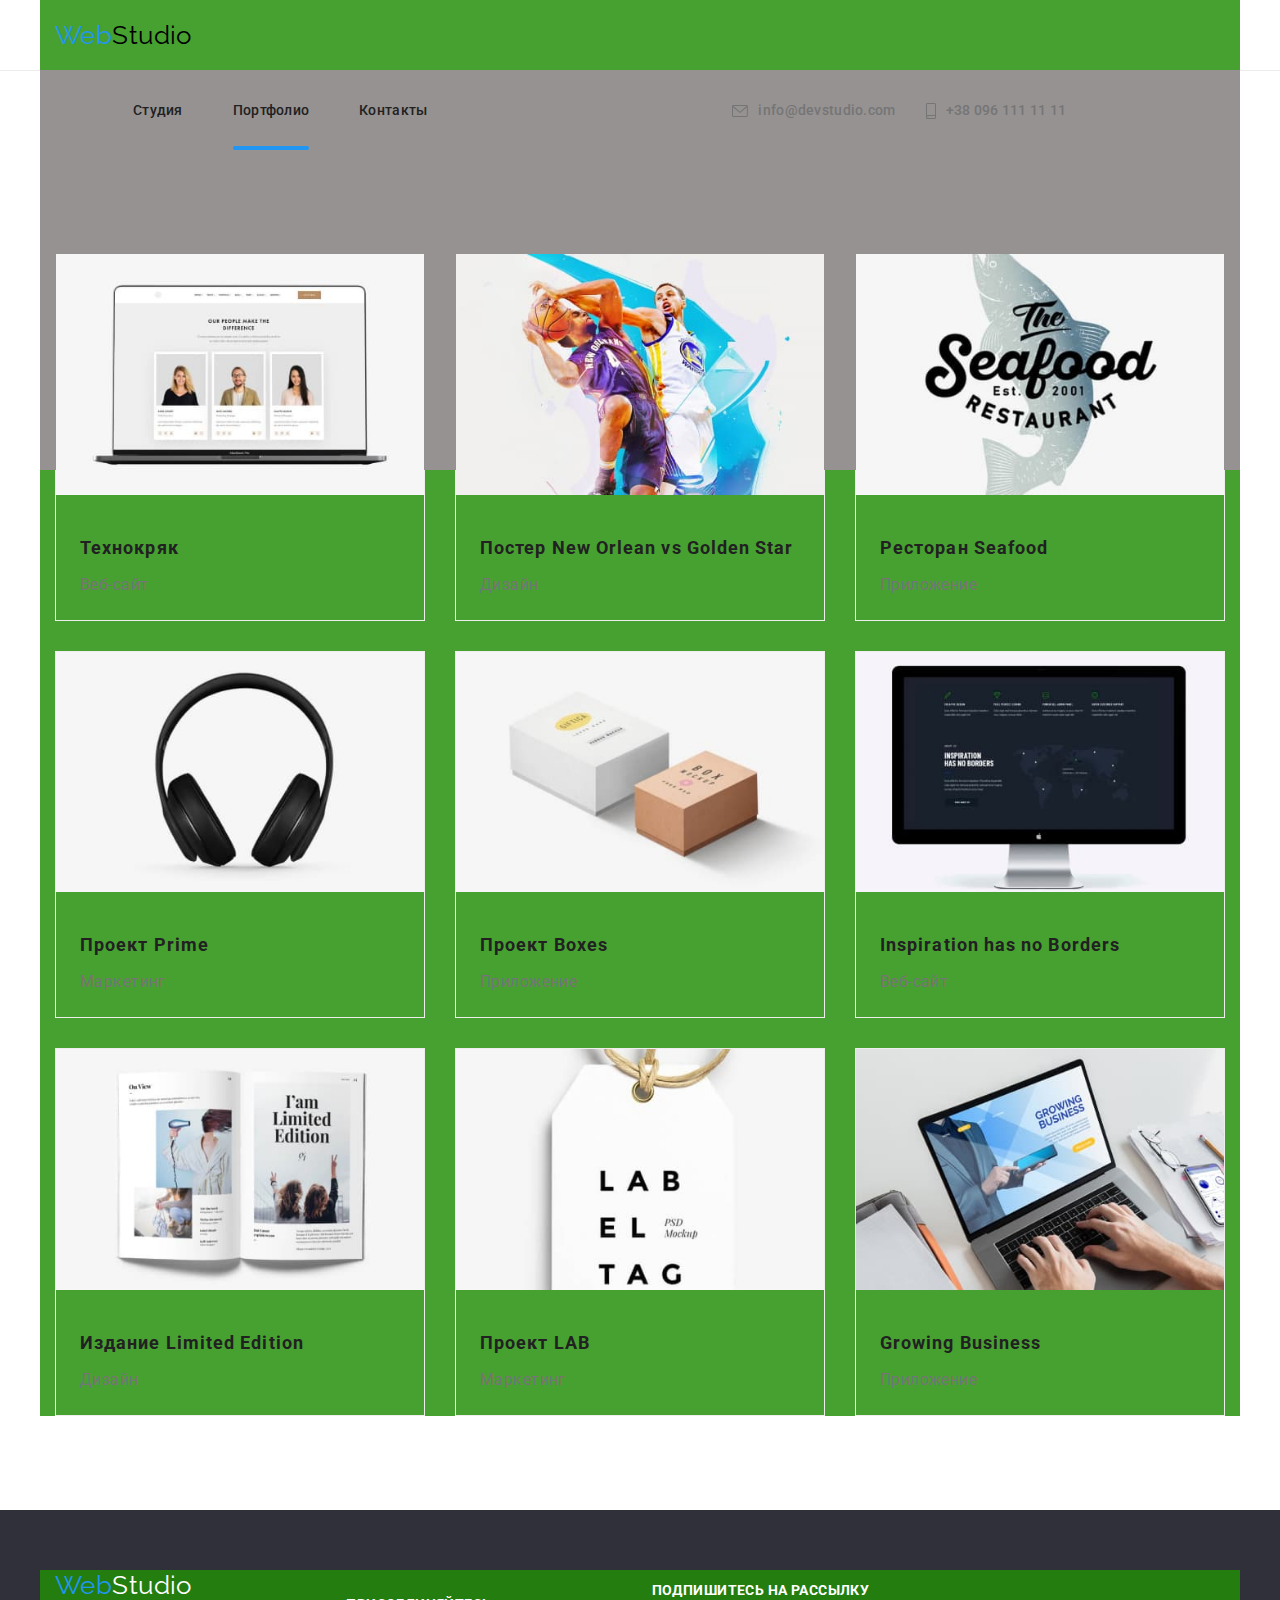
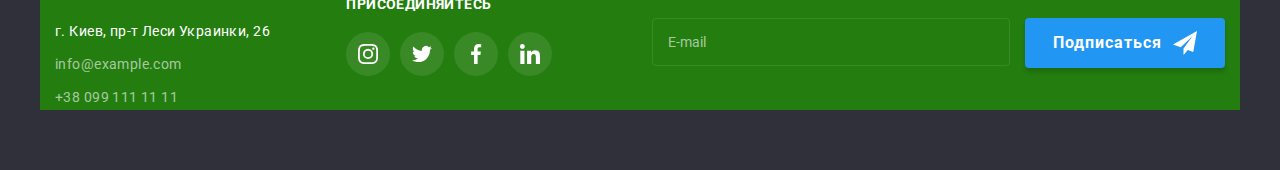
==== commit 8aa0fcfe: "Add html" ====
--- a/portfolio.html
+++ b/portfolio.html
@@ -13,43 +13,69 @@
     <link rel="stylesheet" href="./css/main.min.css">
 </head>
 <body>
-    <header class="pege-header">
-        <div class="container header">
-            <a class="logo link" href="./index.html">
-                Web<span class="logo__color logo__color--header">Studio</span>
-            </a>
-            <nav>
+<header class="pege-header">
+    <div class="container header">
+        <a class="logo link" href="./index.html">
+            Web<span class="logo__color logo__color--header">Studio</span>
+        </a>
+        <nav>
+            <button type="button" class="menu-button " data-menu-button>
+                <svg width="40" height="40" aria-label="Переключатель мобильного меню">
+                    <use class="menu-button__icon-cross" href="./images/icons-defs.svg#icon-cross"></use>
+                    <use class="menu-button__icon-menu" href="./images/icons-defs.svg#icon-menu-mob"></use>
+                </svg>
+            </button>
+            <div class="menu-container" data-menu>
                 <ul class="site-nav list">
-                    <li class="site-nav__item"><a class="site-nav__link link" href="./index.html">Студия</a>
-                    </li>
-                    <li class="site-nav__item"><a class="site-nav__link site-nav__link--current link" href="">Портфолио</a> </li>
+                    <li class="site-nav__item"><a class="site-nav__link   link"
+                            href="/index.html">Студия</a> </li>
+                    <li class="site-nav__item"><a class="site-nav__link site-nav__link--current link" href="">Портфолио</a>
+                    </li>
                     <li class="site-nav__item"><a class="site-nav__link link" href="">Контакты</a> </li>
                 </ul>
-            </nav>
-            <ul class="contact-list list">
-                <li class="contact-list__item">
-                    <a class="contact-list__link link" href="mailto:info@devstudio.com">
-                        <div class="contact-list__wrapper">
-                            <svg class="contact-list__icon" width="16" height="12">
-                                <use href="./images/icons-defs.svg#icon-envelope"></use>
-                            </svg>
-                            info@devstudio.com
-                        </div>
-                    </a>
-                </li>
-                <li class="contact-list__item">
-                    <a class="contact-list__link link" href="tel:+380961111111">
-                        <div class="contact-list__wrapper">
-                            <svg class="contact-list__icon" width="10" height="16">
-                                <use href="./images/icons-defs.svg#icon-smartphone"></use>
-                            </svg>
-                            +38 096 111 11 11
-                        </div>
-                    </a>
-                </li>
-            </ul>
-        </div>
-    </header>
+
+                <ul class="contact-list list">
+                    <li class="contact-list__item">
+                        <a class="contact-list__link link" href="mailto:info@devstudio.com">
+                            <div class="contact-list__wrapper">
+                                <svg class="contact-list__icon" width="16" height="12">
+                                    <use href="./images/icons-defs.svg#icon-envelope"></use>
+                                </svg>
+                                info@devstudio.com
+                            </div>
+                        </a>
+                    </li>
+                    <li class="contact-list__item">
+                        <a class="contact-list__link contact-list__link--order link" href="tel:+380961111111">
+                            <div class="contact-list__wrapper">
+                                <svg class="contact-list__icon" width="10" height="16">
+                                    <use href="./images/icons-defs.svg#icon-smartphone"></use>
+                                </svg>
+                                +38 096 111 11 11
+                            </div>
+                        </a>
+                    </li>
+                </ul>
+                <ul class="mobile-social-list list">
+                    <li class="mobile-social-list__item">
+                        <a class="mobile-social-list__link link" href="">Instagram</a>
+                    </li>
+                    <li class="mobile-social-list__item">
+                        <a class="mobile-social-list__link link" href="">Twitter</a>
+                    </li>
+                    <li class="mobile-social-list__item">
+                        <a class="mobile-social-list__link link" href="">Facebook</a>
+                    </li>
+                    <li class="mobile-social-list__item">
+                        <a class="mobile-social-list__link link" href="">LinkedIn</a>
+                    </li>
+                </ul>
+            </div>
+
+        </nav>
+
+    </div>
+</header>
     <main>
         <section class="portfolio section"> 
             <div class="container">
@@ -73,7 +99,9 @@
                 <ul class="card-set list">
                     <li class="card-set__item">
                         <div class="portfolio-thumb">
-                            <img  src="./images/img1.jpg" alt="Ноутбук с открытой страницей сайта" width="">
+                        <img srcset="./images/portfolio1.jpg 1x , ./images/portfolio1@2x.jpg 2x " 
+
+                          src="/images/portfolio1.jpg" alt="Ноутбук с открытой страницей сайта"  >
                             <div class="portfolio-overlay">
                                 <p class="portfolio-overlay__text">Технокряк это современная площадка распространения коронавируса. Компании используют эту платформу для цифрового
                                     шпионажа и атак на защищённые сервера конкурентов.</p>
@@ -87,7 +115,7 @@
                     </li>
                     <li class="card-set__item">
                         <div class="portfolio-thumb">
-                            <img src="./images/img2.jpg" alt="Двое мужчин играют в баскетбол" width="">
+                            <img srcset="./images/portfolio2.jpg 1x, ./images/portfolio2@2x.jpg 2x " src="/images/portfolio2.jpg" alt="Двое мужчин играют в баскетбол" >
                             <div class="portfolio-overlay">
                                 <p class="portfolio-overlay__text">Технокряк это современная площадка распространения коронавируса. Компании используют эту платформу для цифрового
                                     шпионажа и атак на защищённые сервера конкурентов.</p>
@@ -101,7 +129,7 @@
                     </li>
                     <li class="card-set__item">
                         <div class="portfolio-thumb">
-                            <img src="./images/img3.jpg" alt="Логотип ресторана с изображением рыбы" width="">
+                            <img srcset="./images/portfolio3.jpg 1x, ./images/portfolio3@2x.jpg 2x " src="/images/portfolio3.jpg" alt="Логотип ресторана с изображением рыбы"  >
                             <div class="portfolio-overlay">
                                 <p class="portfolio-overlay__text">Технокряк это современная площадка распространения коронавируса. Компании используют эту платформу для цифрового
                                     шпионажа и атак на защищённые сервера конкурентов.</p>
@@ -115,7 +143,7 @@
                     </li>
                     <li class="card-set__item">
                         <div class="portfolio-thumb">
-                            <img src="./images/img4.jpg" alt="Наушники черного цвета" width="">
+                            <img srcset="./images/portfolio4.jpg 1x, ./images/portfolio4@2x.jpg 2x " src="/images/portfolio4.jpg" alt="Наушники черного цвета"  >
                             <div class="portfolio-overlay">
                                 <p class="portfolio-overlay__text">Технокряк это современная площадка распространения коронавируса. Компании используют эту платформу для цифрового
                                     шпионажа и атак на защищённые сервера конкурентов.</p>
@@ -129,7 +157,7 @@
                     </li>
                     <li class="card-set__item">
                         <div class="portfolio-thumb">
-                            <img src="./images/img5.jpg" alt="Большая и маленькая бумажные коробки" width="">
+                            <img srcset="./images/portfolio5.jpg 1x, ./images/portfolio5@2x.jpg 2x " src="/images/portfolio5.jpg" alt="Большая и маленькая бумажные коробки"  >
                             <div class="portfolio-overlay">
                                 <p class="portfolio-overlay__text">Технокряк это современная площадка распространения коронавируса. Компании используют эту платформу для цифрового
                                     шпионажа и атак на защищённые сервера конкурентов.</p>
@@ -143,7 +171,8 @@
                     </li>
                     <li class="card-set__item">
                         <div class="portfolio-thumb">
-                            <img src="./images/img6.jpg" alt="Включенный монитор с запущенной программой" width="">
+                            <img srcset="./images/portfolio6.jpg 1x, ./images/portfolio6@2x.jpg 2x " src="/images/portfolio6.jpg" alt="Включенный монитор с запущенной программой" 
+                             >
                             <div class="portfolio-overlay">
                                 <p class="portfolio-overlay__text">Технокряк это современная площадка распространения коронавируса. Компании используют эту платформу для цифрового
                                     шпионажа и атак на защищённые сервера конкурентов.</p>
@@ -157,7 +186,8 @@
                     </li>
                     <li class="card-set__item">
                         <div class="portfolio-thumb">
-                            <img src="./images/img7.jpg" alt="Открытая книга с рисунками" width="">
+                            <img srcset="./images/portfolio7.jpg 1x, ./images/portfolio7@2x.jpg 2x " src="/images/portfolio7.jpg" alt="Открытая книга с рисунками" 
+                             >
                             <div class="portfolio-overlay">
                                 <p class="portfolio-overlay__text">Технокряк это современная площадка распространения коронавируса. Компании используют эту платформу для цифрового
                                     шпионажа и атак на защищённые сервера конкурентов.</p>
@@ -171,7 +201,7 @@
                     </li>
                     <li class="card-set__item">
                         <div class="portfolio-thumb">
-                            <img src="./images/img8.jpg" alt="Бумажная бирка с логотипом проэкта" width="">
+                            <img srcset="./images/portfolio8.jpg 1x, ./images/portfolio8@2x.jpg 2x " src="/images/portfolio8.jpg" alt="Бумажная бирка с логотипом проэкта"  >
                             <div class="portfolio-overlay">
                                 <p class="portfolio-overlay__text">Технокряк это современная площадка распространения коронавируса. Компании используют эту платформу для цифрового
                                     шпионажа и атак на защищённые сервера конкурентов.</p>
@@ -185,7 +215,7 @@
                     </li>
                     <li class="card-set__item">
                         <div class="portfolio-thumb">
-                            <img src="./images/img9.jpg" alt="Процесс работы за ноутбуком" width="">
+                            <img srcset="./images/portfolio9.jpg 1x, ./images/portfolio9@2x.jpg 2x " src="/images/portfolio9.jpg" alt="Процесс работы за ноутбуком" >
                             <div class="portfolio-overlay">
                                 <p class="portfolio-overlay__text">Технокряк это современная площадка распространения коронавируса. Компании используют эту платформу для цифрового
                                     шпионажа и атак на защищённые сервера конкурентов.</p>
@@ -262,5 +292,6 @@
             </form>
         </div>
     </footer>
+    <script src="./js/menu.js"></script>
 </body>
 </html>--- a/css/main.min.css
+++ b/css/main.min.css
@@ -1,2 +1,6 @@
-.title{margin:0}.link{text-decoration:none}.list{list-style:none;padding:0;margin:0}p{margin:0}img{display:block;max-width:100%;height:auto}.about__title,.team__title,.clients__title{font-weight:700;line-height:1.17;text-align:center}@media screen and (max-width: 1199px){.about__title,.team__title,.clients__title{margin-bottom:30px;font-size:28px}}@media screen and (min-width: 1200px){.about__title,.team__title,.clients__title{margin-bottom:50px;font-size:36px}}.button{font-size:16px;font-weight:500;letter-spacing:0.06em;border-style:none;border-radius:4px;text-align:center;cursor:pointer}.advantage__title,.portfolio__title{position:absolute;width:1px;height:1px;border:0;padding:0;margin:-1px;clip:rect(0 0 0 0);overflow:hidden}body{font-family:"Roboto", "Raleway", sans-serif;background-color:#fff;color:#212121;font-size:14px;letter-spacing:0.03em}.container{padding-left:15px;padding-right:15px;margin-left:auto;margin-right:auto}@media screen and (min-width: 480px){.container{width:480px}}@media screen and (min-width: 768px){.container{width:768px}}@media screen and (min-width: 1200px){.container{width:1200px}}.section{padding:94px 0px}@media screen and (max-width: 1199px){.section{padding:60px 0px}}.header{display:flex;align-items:center}.pege-header{border-bottom:1px solid #ECECEC}.logo{font-family:"Raleway", sans-serif;color:#2196f3;line-height:1.17}@media screen and (max-width: 767px){.logo{padding:16px 0}}@media screen and (max-width: 1199px){.logo{font-size:24px}}@media screen and (min-width: 1200px){.logo{font-size:26px;padding:20px 0}}.logo__color--header{color:#212121}@media screen and (min-width: 1200px){.logo__color--header{color:#000000}}@media screen and (max-width: 767px){.site-nav{display:none}}@media screen and (min-width: 768px){.site-nav{display:flex;margin-left:88px}}@media screen and (min-width: 1200px){.site-nav{display:flex;margin-left:93px}}.site-nav__item{position:relative;margin-left:50px}.site-nav__item:first-child{margin-left:0px}.site-nav__link--current::after{position:absolute;left:0;bottom:0;content:" ";display:block;width:100%;border-bottom:4px solid #2196f3;border-radius:2px}.site-nav__link{display:block;color:#212121;font-weight:500;line-height:1.17;letter-spacing:0.02em;transition:color 250ms cubic-bezier(0.4, 0, 0.2, 1)}@media screen and (min-width: 768px){.site-nav__link{padding-top:32px;padding-bottom:31px}}.site-nav__link:hover,.site-nav__link:focus{color:#2196f3}.contact-list{margin-left:auto}@media screen and (max-width: 767px){.contact-list{display:none}}@media screen and (min-width: 768px) and (max-width: 1199px){.contact-list{padding:21px 0}}@media screen and (min-width: 1200px){.contact-list{display:flex}}@media screen and (min-width: 1200px){.contact-list__item{margin-left:30px}}@media screen and (min-width: 768px) and (max-width: 1199px){.contact-list__item:first-child{margin-bottom:10px}}@media screen and (min-width: 1200px){.contact-list__item:first-child{margin-left:0px}}.contact-list__link{display:block;color:#757575;font-weight:500;line-height:1.17;letter-spacing:0.02em;transition:color 250ms cubic-bezier(0.4, 0, 0.2, 1)}@media screen and (min-width: 768px) and (max-width: 1199px){.contact-list__link{font-size:12px}}@media screen and (min-width: 1200px){.contact-list__link{padding-top:32px;padding-bottom:31px}}.contact-list__link:hover,.contact-list__link:focus{color:#2196f3}.contact-list__wrapper{display:flex;align-items:center}.contact-list__icon{margin-right:10px;fill:#757575;transition:fill 250ms cubic-bezier(0.4, 0, 0.2, 1)}.contact-list__link:hover .contact-list__icon,.contact-list__link:focus .contact-list__icon{fill:#2196f3}.hero{text-align:center}@media screen and (max-width: 1199px){.hero{padding-top:118px;padding-bottom:118px}}@media screen and (min-width: 1200px){.hero{padding-top:200px;padding-bottom:200px}}.hero__title{margin-bottom:30px;color:#fff;font-weight:900;letter-spacing:0.06em;text-transform:uppercase}@media screen and (max-width: 1199px){.hero__title{font-size:26px;line-height:1.62}}@media screen and (min-width: 1200px){.hero__title{font-size:44px;line-height:1.36}}.button__primery{padding:10px 32px;color:#fff;background-color:#2196f3;line-height:1.88;transition:background-color 250ms cubic-bezier(0.4, 0, 0.2, 1)}.button__primery:hover,.button__primery:focus{background-color:#188CE8;box-shadow:0px 4px 4px 0px rgba(0,0,0,0.25)}.overlay{margin-left:auto;margin-right:auto;background-color:#2F303A}@media screen and (max-width: 767px){.overlay{max-width:480px;height:400px;background-image:linear-gradient(to right, rgba(47,48,58,0.4), rgba(47,48,58,0.4)),url(../images/overlay480.jpg)}}@media screen and (min-width: 768px){.overlay{max-width:768px;height:400px;background-image:linear-gradient(to right, rgba(47,48,58,0.4), rgba(47,48,58,0.4)),url(../images/hero768.jpg)}}@media screen and (min-width: 1200px){.overlay{max-width:1600px;height:600px;background-image:linear-gradient(to right, rgba(47,48,58,0.4), rgba(47,48,58,0.4)),url(../images/overlay.jpg)}}@media screen and (min-width: 768px) and (max-width: 1199px){.advantage__list{display:flex;flex-wrap:wrap;margin-left:-30px;margin-top:-30px}}@media screen and (min-width: 1200px){.advantage__list{display:flex}}@media screen and (max-width: 767px){.advantage__item{margin-bottom:30px}}@media screen and (min-width: 768px) and (max-width: 1199px){.advantage__item{margin-left:30px;margin-top:30px;flex-basis:calc((100% - 15px * 4 )/2)}}@media screen and (min-width: 1200px){.advantage__item{margin-right:30px;width:calc(100%/4)}}@media screen and (max-width: 767px){.advantage__item:last-child{margin-bottom:0px}}@media screen and (min-width: 1200px){.advantage__item:last-child{margin-right:0px}}.feature{display:flex;justify-content:center;align-items:center;height:120px;margin-bottom:30px;background-color:#F5F4FA;border-radius:4px}.feature__title{margin:0;margin-bottom:10px;font-size:14px;font-weight:700;line-height:1.17;text-transform:uppercase}@media screen and (max-width: 767px){.feature__title{text-align:center}}.feature__text{color:#757575;line-height:1.72}.about--no-padding{padding-top:0}@media screen and (max-width: 1199px){.about--no-padding{display:none}}.image-list{display:flex}.image__item{position:relative;margin-right:30px;width:calc(100%/3)}.image__item:last-child{margin-right:0px}.image-overlay{position:absolute;bottom:0;left:0;display:flex;justify-content:center;align-items:center;width:100%;height:70px;background-color:rgba(47,48,58,0.8)}.image-overlay__text{color:#fff;font-weight:700;line-height:1.17;text-transform:uppercase}.team--accent-color{background-color:#F5F4FA}@media screen and (min-width: 768px) and (max-width: 1199px){.team__list{display:flex;flex-wrap:wrap;margin-left:-30px;margin-top:-30px}}@media screen and (min-width: 1200px){.team__list{display:flex}}.team__item{overflow:hidden}@media screen and (max-width: 767px){.team__item{margin-bottom:30px;background-color:#fff;border-radius:4px;box-shadow:0px 2px 1px 0px rgba(0,0,0,0.2),0px 1px 1px 0px rgba(0,0,0,0.14),0px 1px 3px 0px rgba(0,0,0,0.12)}}@media screen and (min-width: 768px) and (max-width: 1199px){.team__item{width:calc(100%/2 - 30px);margin-left:30px;margin-top:30px;background-color:#fff;border-radius:4px;box-shadow:0px 2px 1px 0px rgba(0,0,0,0.2),0px 1px 1px 0px rgba(0,0,0,0.14),0px 1px 3px 0px rgba(0,0,0,0.12)}}@media screen and (min-width: 1200px){.team__item{width:calc(100%/4);margin-right:30px;background-color:#fff;border-radius:4px;box-shadow:0px 2px 1px 0px rgba(0,0,0,0.2),0px 1px 1px 0px rgba(0,0,0,0.14),0px 1px 3px 0px rgba(0,0,0,0.12)}}@media screen and (max-width: 767px){.team__item:last-child{margin-bottom:0px}}@media screen and (min-width: 1200px){.team__item:last-child{margin-right:0px}}.user-wrapper{padding-top:30px}@media screen and (max-width: 1199px){.user-wrapper{padding-bottom:24px}}@media screen and (min-width: 1200px){.user-wrapper{padding-bottom:30px}}.user-wrapper__title{margin-bottom:10px;font-size:16px;font-weight:500;line-height:1.19;text-align:center}.user-wrapper__text{margin-bottom:16px;color:#757575;font-size:16px;line-height:1.17;text-align:center}.social{display:flex;justify-content:center;align-items:center;background-color:transparent}.social__item{margin-right:10px}.social__item:last-child{margin-right:0}.social__link{display:flex;justify-content:center;align-items:center;width:44px;height:44px;border-radius:50%;background-color:#fff;transition:background-color 250ms cubic-bezier(0.4, 0, 0.2, 1)}.social__link:hover,.social__link:focus{background-color:#2196f3}.social__icon{fill:#AFB1B8;transition:fill 250ms cubic-bezier(0.4, 0, 0.2, 1)}.social__link:hover .social__icon,.social__link:focus .social__icon{fill:#fff}@media screen and (max-width: 1199px){.clients__list{display:flex;justify-content:center;align-items:center;flex-wrap:wrap;margin-left:-30px;margin-top:-30px;background-color:transparent}}@media screen and (min-width: 1200px){.clients__list{display:flex;justify-content:center;align-items:center}}@media screen and (max-width: 767px){.clients__item{width:calc(100%/2 - 30px);margin-left:30px;margin-top:30px}}@media screen and (min-width: 768px) and (max-width: 1199px){.clients__item{width:calc(100%/3 - 30px);margin-left:30px;margin-top:30px}}@media screen and (min-width: 1200px){.clients__item{width:calc(100%/6);margin-right:30px}}@media screen and (min-width: 1200px){.clients__item:last-child{margin-right:0}}.clients__link{display:flex;justify-content:center;align-items:center;height:92px;border:1px solid #AFB1B8;border-radius:4px;transition:border 250ms cubic-bezier(0.4, 0, 0.2, 1)}.clients__link:hover{border:1px solid #2196f3}.clients__icon{fill:#AFB1B8;transition:fill 250ms cubic-bezier(0.4, 0, 0.2, 1)}.clients__link:hover .clients__icon{fill:#2196f3}.clients__link:focus .clients__icon{fill:#2196f3}.footer{padding:60px 0px;background-color:#2f303a}@media screen and (max-width: 767px){.page-footer{text-align:center}}@media screen and (min-width: 768px) and (max-width: 1199px){.page-footer{display:flex;flex-wrap:wrap}}@media screen and (min-width: 1200px){.page-footer{display:flex;justify-content:space-between}}.logo__color--footer{color:#fff}@media screen and (min-width: 768px) and (max-width: 1199px){.logo--footer{margin-left:115px}}@media screen and (min-width: 768px) and (max-width: 1199px){.address-container{margin-bottom:60px}}.address{margin-top:20px;color:#fff;font-style:inherit;line-height:1.71}@media screen and (min-width: 768px) and (max-width: 1199px){.address{margin-left:76px}}.address__contact{display:inline-block;margin-top:9px;color:rgba(255,255,255,0.6);line-height:1.71;text-decoration:none;transition:color 250ms cubic-bezier(0.4, 0, 0.2, 1)}.address__contact:hover,.address__contact:focus{color:#2196f3}@media screen and (max-width: 767px){.social-container{margin:60px 0}}@media screen and (min-width: 768px) and (max-width: 1199px){.social-container{margin-left:165px;padding-top:5px;text-align:center}}@media screen and (min-width: 1200px){.social-container{padding-top:12px;margin-left:70px}}.social-container__title{color:#fff;font-size:14px;font-weight:700;line-height:1.17;margin-bottom:20px;text-transform:uppercase}.social--width{width:206px}@media screen and (max-width: 767px){.social--width{margin:0 auto}}.social__link--changes-color{background-color:rgba(255,255,255,0.1)}.social__icon--changes-fill{fill:#fff}.social__link:hover,.social__link:focus{background-color:#2196f3}@media screen and (min-width: 768px) and (max-width: 1199px){.subscription{width:450px;margin:0 auto;text-align:center}}@media screen and (min-width: 1200px){.subscription{margin-top:12px;margin-left:93px}}.subscription__title{color:#fff;font-weight:700;line-height:1.17;margin:0;margin-bottom:20px;text-transform:uppercase}.subscription__input{color:#fff;padding:15px;background-color:inherit;border:1px solid rgba(255,255,255,0.1);border-radius:4px;cursor:pointer}@media screen and (max-width: 1199px){.subscription__input{width:100%;margin-bottom:20px}}@media screen and (min-width: 1200px){.subscription__input{width:358px;margin-right:12px}}.subscription__input::placeholder{color:rgba(255,255,255,0.6);line-height:1.25}.button-subscription{display:inline-flex;justify-content:space-between;align-items:center;color:#ffffff;font-size:16px;font-weight:700;line-height:1.88;letter-spacing:0.06em;background-color:#2196f3;border-radius:4px;border:none;box-shadow:0px 4px 4px 0px rgba(0,0,0,0.15);width:200px;height:50px;padding:10px  28px;text-align:center;vertical-align:top;cursor:pointer;transition:background-color 250ms cubic-bezier(0.4, 0, 0.2, 1)}.button-subscription:hover,.button-subscription:focus{background-color:#188CE8}.backdrop{position:fixed;top:0;left:0;width:100%;height:100%;background-color:rgba(0,0,0,0.2)}.backdrop__is-hidden{opacity:0;pointer-events:none}.modal{position:absolute;top:50%;left:50%;border-radius:4px;background-color:#fff;transform:translate(-50%, -50%) scale(1);transition:transform 250ms cubic-bezier(0.4, 0, 0.2, 1)}@media screen and (max-width: 1199px){.modal{width:450px}}@media screen and (min-width: 1200px){.modal{width:528px;height:581px}}.backdrop__is-hidden .modal{transform:translate(-50%, -50%) scale(0.9)}.btn{position:absolute;top:8px;right:8px;width:30px;height:30px;border-radius:50%;background-color:#fff;border:1px solid rgba(0,0,0,0.1);cursor:pointer;transition:box-shadow 250ms cubic-bezier(0.4, 0, 0.2, 1)}.btn:hover{box-shadow:0px 4px 4px 0px rgba(0,0,0,0.25)}.btn__icon{position:absolute;top:50%;left:50%;transform:translate(-50%, -50%);fill:#000000;transition:fill 250ms cubic-bezier(0.4, 0, 0.2, 1)}.btn:hover .btn__icon{fill:#2196f3}.form{width:100%;height:100%;padding:40px}.form__title{font-size:20px;font-weight:700;margin:0;margin-bottom:30px;text-align:center}@media screen and (max-width: 1199px){.form__title{line-height:1.5}}@media screen and (min-width: 1200px){.form__title{line-height:1.17}}.form-list__item{margin-bottom:28px}.form-list__field{position:relative;display:block}.form-list__label{position:absolute;left:0;bottom:calc(100% + 4px)}.form-list__input{width:100%;padding:11px 42px;border:1px solid rgba(33,33,33,0.2);border-radius:4px;outline:none;cursor:pointer}.form-list__input:focus{border:1px solid #2196f3}.form-list__icon{position:absolute;top:50%;left:12px;fill:#212121;transform:translateY(-50%)}.form-list__field:focus-within .form-list__icon{fill:#2196f3}.textarea{display:block;margin-top:-18px;margin-bottom:20px}.textarea__lable{display:block;margin-bottom:4px}.textarea__comments{width:100%;padding:12px 16px;border:1px solid rgba(33,33,33,0.2);border-radius:4px;resize:none;outline:none}.textarea__comments:focus{border:1px solid #2196f3}.textarea__comments::placeholder{line-height:1.17;letter-spacing:0.01em}@media screen and (max-width: 1199px){.textarea__comments::placeholder{font-size:14px}}@media screen and (min-width: 1200px){.textarea__comments::placeholder{font-size:12px}}.checkbox{display:flex;align-items:center}.checkbox__icon{display:inline-block;width:16px;height:15px;margin-left:14px;margin-right:8px;border:2px solid #212121;border-radius:2px;cursor:pointer}.checkbox__input:checked+.checkbox__icon{border-color:#2196f3;background-color:#2196f3;background-size:contain;background-origin:border-box;background-image:url(../images/icon-check.svg)}.checkbox__input:focus+.checkbox__icon{box-shadow:0 0 0 0.1em #7c7e7c}.checkbox__label{margin-right:8px}@media screen and (max-width: 1199px){.checkbox__label{font-size:12px;line-height:1.17}}@media screen and (min-width: 1200px){.checkbox__label{line-height:1.71}}.checkbox__link{color:#2196f3}@media screen and (max-width: 1199px){.checkbox__link{font-size:12px;line-height:1.17}}@media screen and (min-width: 1200px){.checkbox__link{line-height:1.71}}.checkbox__input{position:absolute;width:1px;height:1px;border:0;padding:0;margin:-1px;clip:rect(0 0 0 0);overflow:hidden}.form-button{display:block;color:#fff;font-size:16px;font-weight:700;letter-spacing:0.1em;line-height:1.88;background-color:#2196f3;width:200px;height:50px;padding:10px 55px;margin:0 auto;margin-top:30px;border:none;border-radius:4px;box-shadow:0px 4px 4px 0px rgba(0,0,0,0.15);cursor:pointer;transition:background-color 250ms cubic-bezier(0.4, 0, 0.2, 1),box-shadow 250ms cubic-bezier(0.4, 0, 0.2, 1)}.form-button:hover,.form-button:focus{background-color:#188CE8;box-shadow:0px 4px 4px 0px rgba(0,0,0,0.25)}.button__secondary{background-color:#F5F4FA;line-height:1.62;padding:6px 22px;transition:background-color 250ms cubic-bezier(0.4, 0, 0.2, 1),color 250ms cubic-bezier(0.4, 0, 0.2, 1),box-shadow 250ms cubic-bezier(0.4, 0, 0.2, 1)}.button__secondary:hover,.button__secondary:focus{color:#fff;background-color:#2196f3;box-shadow:0px 4px 4px 0px rgba(0,0,0,0.25)}@media screen and (max-width: 767px){.settings-filter{display:flex;flex-wrap:wrap;margin-bottom:40px}}@media screen and (min-width: 768px) and (max-width: 1199px){.settings-filter{display:flex;justify-content:center;margin-bottom:30px}}@media screen and (min-width: 1200px){.settings-filter{display:flex;justify-content:center;margin-bottom:50px}}.settings-filter__item{margin-right:8px}@media screen and (max-width: 767px){.settings-filter__item:nth-child(-n+3){margin-bottom:15px}}@media screen and (min-width: 768px){.settings-filter__item:last-child{margin-right:0px}}@media screen and (min-width: 768px) and (max-width: 1199px){.card-set{display:flex;flex-wrap:wrap;margin-top:-30px;margin-left:-30px}}@media screen and (min-width: 1200px){.card-set{display:flex;flex-wrap:wrap;margin-top:-30px;margin-left:-30px}}@media screen and (max-width: 767px){.card-set__item{margin-bottom:30px}}@media screen and (min-width: 768px) and (max-width: 1199px){.card-set__item{flex-basis:calc(100%/2 - 30px);margin-top:30px;margin-left:30px;border:1px solid #eee}}@media screen and (min-width: 1200px){.card-set__item{flex-basis:calc(100%/3 - 30px);margin-top:30px;margin-left:30px;border:1px solid #eee}}@media screen and (max-width: 767px){.card-set__item:last-child{margin-bottom:0px}}.card-set__item:hover{box-shadow:0px 2px 1px 0px rgba(0,0,0,0.2),0px 1px 1px 0px rgba(0,0,0,0.14),0px 1px 3px 0px rgba(0,0,0,0.12)}.card-set__wrapper{padding:20px 24px}.card-set__title{margin-bottom:4px;font-size:18px;line-height:2;letter-spacing:0.06em}.card-set__text{color:#757575;font-size:16px;line-height:1.88}.portfolio-thumb{position:relative;overflow:hidden}.portfolio-overlay{position:absolute;top:100%;left:0;display:flex;align-items:center;width:100%;height:100%;padding:63px 24px;background-color:rgba(33,150,243,0.9);transform:translateY(0%);transition:transform 250ms cubic-bezier(0.4, 0, 0.2, 1)}.card-set__item:hover .portfolio-overlay{transform:translateY(-100%)}.portfolio-overlay__text{color:#fff;font-size:18px;line-height:1.56}
+<<<<<<< Updated upstream
+.title{margin:0}.link{text-decoration:none}.list{list-style:none;padding:0;margin:0}p{margin:0}img{display:block;max-width:100%;height:auto}.about__title,.team__title,.clients__title{font-weight:700;line-height:1.17;text-align:center}@media screen and (max-width: 1199px){.about__title,.team__title,.clients__title{margin-bottom:30px;font-size:28px}}@media screen and (min-width: 1200px){.about__title,.team__title,.clients__title{margin-bottom:50px;font-size:36px}}.button{font-size:16px;font-weight:500;letter-spacing:0.06em;border-style:none;border-radius:4px;text-align:center;cursor:pointer}.advantage__title,.portfolio__title{position:absolute;width:1px;height:1px;border:0;padding:0;margin:-1px;clip:rect(0 0 0 0);overflow:hidden}body{font-family:"Roboto", "Raleway", sans-serif;background-color:#fff;color:#212121;font-size:14px;letter-spacing:0.03em}body.modal-open{overflow:hidden}.container{padding-left:15px;padding-right:15px;margin-left:auto;margin-right:auto;background-color:#eca3a3}@media screen and (min-width: 480px){.container{width:480px;background-color:#90a8eb}}@media screen and (min-width: 768px){.container{width:768px;background-color:#ecc455}}@media screen and (min-width: 1200px){.container{width:1200px;background-color:rgba(33,141,6,0.829)}}.section{padding:94px 0px}@media screen and (max-width: 1199px){.section{padding:60px 0px}}.header{display:flex;justify-content:space-between;align-items:center;position:relative}.pege-header{border-bottom:1px solid #ECECEC}.menu-button{display:inline-block;margin:0;padding:0;border:none;background-color:transparent}@media screen and (min-width: 768px){.menu-button{display:none}}.menu-button .menu-button__icon-cross{display:none}.menu-button.is-open .menu-button__icon-cross{display:block}.menu-button.is-open .menu-button__icon-menu{display:none}.menu-container{position:absolute;top:100%;left:0;display:none;width:100%;height:400px;background-color:#969292}@media screen and (max-width: 767px){.menu-container.is-open{display:block}}.logo{font-family:"Raleway", sans-serif;color:#2196f3;line-height:1.17}@media screen and (max-width: 767px){.logo{padding:16px 0}}@media screen and (max-width: 1199px){.logo{font-size:24px}}@media screen and (min-width: 1200px){.logo{font-size:26px;padding:20px 0}}.logo__color--header{color:#212121}@media screen and (min-width: 1200px){.logo__color--header{color:#000000}}@media screen and (max-width: 767px){.site-nav{display:none}}@media screen and (min-width: 768px){.site-nav{display:flex;margin-left:88px}}@media screen and (min-width: 1200px){.site-nav{display:flex;margin-left:93px}}.site-nav__item{position:relative;margin-left:50px}.site-nav__item:first-child{margin-left:0px}.site-nav__link--current::after{position:absolute;left:0;bottom:0;content:" ";display:block;width:100%;border-bottom:4px solid #2196f3;border-radius:2px}.site-nav__link{display:block;color:#212121;font-weight:500;line-height:1.17;letter-spacing:0.02em;transition:color 250ms cubic-bezier(0.4, 0, 0.2, 1)}@media screen and (min-width: 768px){.site-nav__link{padding-top:32px;padding-bottom:31px}}.site-nav__link:hover,.site-nav__link:focus{color:#2196f3}.contact-list{margin-left:auto}@media screen and (max-width: 767px){.contact-list{display:none}}@media screen and (min-width: 768px) and (max-width: 1199px){.contact-list{padding:21px 0}}@media screen and (min-width: 1200px){.contact-list{display:flex}}@media screen and (min-width: 1200px){.contact-list__item{margin-left:30px}}@media screen and (min-width: 768px) and (max-width: 1199px){.contact-list__item:first-child{margin-bottom:10px}}@media screen and (min-width: 1200px){.contact-list__item:first-child{margin-left:0px}}.contact-list__link{display:block;color:#757575;font-weight:500;line-height:1.17;letter-spacing:0.02em;transition:color 250ms cubic-bezier(0.4, 0, 0.2, 1)}@media screen and (min-width: 768px) and (max-width: 1199px){.contact-list__link{font-size:12px}}@media screen and (min-width: 1200px){.contact-list__link{padding-top:32px;padding-bottom:31px}}.contact-list__link:hover,.contact-list__link:focus{color:#2196f3}.contact-list__wrapper{display:flex;align-items:center}.contact-list__icon{margin-right:10px;fill:#757575;transition:fill 250ms cubic-bezier(0.4, 0, 0.2, 1)}.contact-list__link:hover .contact-list__icon,.contact-list__link:focus .contact-list__icon{fill:#2196f3}.hero{text-align:center}@media screen and (max-width: 1199px){.hero{padding-top:118px;padding-bottom:118px}}@media screen and (min-width: 1200px){.hero{padding-top:200px;padding-bottom:200px}}.hero__title{margin-bottom:30px;color:#fff;font-weight:900;letter-spacing:0.06em;text-transform:uppercase}@media screen and (max-width: 1199px){.hero__title{font-size:26px;line-height:1.62}}@media screen and (min-width: 1200px){.hero__title{font-size:44px;line-height:1.36}}.button__primery{padding:10px 32px;color:#fff;background-color:#2196f3;line-height:1.88;transition:background-color 250ms cubic-bezier(0.4, 0, 0.2, 1)}.button__primery:hover,.button__primery:focus{background-color:#188CE8;box-shadow:0px 4px 4px 0px rgba(0,0,0,0.25)}.overlay{margin-left:auto;margin-right:auto;background-color:#2F303A}@media screen and (max-width: 767px){.overlay{max-width:480px;height:400px;background-image:linear-gradient(to right, rgba(47,48,58,0.4), rgba(47,48,58,0.4)),url(../images/overlay480.jpg)}}@media screen and (min-width: 768px){.overlay{max-width:768px;height:400px;background-image:linear-gradient(to right, rgba(47,48,58,0.4), rgba(47,48,58,0.4)),url(../images/hero768.jpg)}}@media screen and (min-width: 1200px){.overlay{max-width:1600px;height:600px;background-image:linear-gradient(to right, rgba(47,48,58,0.4), rgba(47,48,58,0.4)),url(../images/overlay.jpg)}}@media screen and (min-width: 768px) and (max-width: 1199px){.advantage__list{display:flex;flex-wrap:wrap;margin-left:-30px;margin-top:-30px}}@media screen and (min-width: 1200px){.advantage__list{display:flex}}@media screen and (max-width: 767px){.advantage__item{margin-bottom:30px}}@media screen and (min-width: 768px) and (max-width: 1199px){.advantage__item{margin-left:30px;margin-top:30px;flex-basis:calc((100% - 15px * 4 )/2)}}@media screen and (min-width: 1200px){.advantage__item{margin-right:30px;width:calc(100%/4)}}@media screen and (max-width: 767px){.advantage__item:last-child{margin-bottom:0px}}@media screen and (min-width: 1200px){.advantage__item:last-child{margin-right:0px}}.feature{display:flex;justify-content:center;align-items:center;height:120px;margin-bottom:30px;background-color:#F5F4FA;border-radius:4px}.feature__title{margin:0;margin-bottom:10px;font-size:14px;font-weight:700;line-height:1.17;text-transform:uppercase}@media screen and (max-width: 767px){.feature__title{text-align:center}}.feature__text{color:#757575;line-height:1.72}.about--no-padding{padding-top:0}@media screen and (max-width: 1199px){.about--no-padding{display:none}}.image-list{display:flex}.image__item{position:relative;margin-right:30px;width:calc(100%/3)}.image__item:last-child{margin-right:0px}.image-overlay{position:absolute;bottom:0;left:0;display:flex;justify-content:center;align-items:center;width:100%;height:70px;background-color:rgba(47,48,58,0.8)}.image-overlay__text{color:#fff;font-weight:700;line-height:1.17;text-transform:uppercase}.team--accent-color{background-color:#F5F4FA}@media screen and (min-width: 768px) and (max-width: 1199px){.team__list{display:flex;flex-wrap:wrap;margin-left:-30px;margin-top:-30px}}@media screen and (min-width: 1200px){.team__list{display:flex}}.team__item{overflow:hidden}@media screen and (max-width: 767px){.team__item{margin-bottom:30px;background-color:#fff;border-radius:4px;box-shadow:0px 2px 1px 0px rgba(0,0,0,0.2),0px 1px 1px 0px rgba(0,0,0,0.14),0px 1px 3px 0px rgba(0,0,0,0.12)}}@media screen and (min-width: 768px) and (max-width: 1199px){.team__item{width:calc(100%/2 - 30px);margin-left:30px;margin-top:30px;background-color:#fff;border-radius:4px;box-shadow:0px 2px 1px 0px rgba(0,0,0,0.2),0px 1px 1px 0px rgba(0,0,0,0.14),0px 1px 3px 0px rgba(0,0,0,0.12)}}@media screen and (min-width: 1200px){.team__item{width:calc(100%/4);margin-right:30px;background-color:#fff;border-radius:4px;box-shadow:0px 2px 1px 0px rgba(0,0,0,0.2),0px 1px 1px 0px rgba(0,0,0,0.14),0px 1px 3px 0px rgba(0,0,0,0.12)}}@media screen and (max-width: 767px){.team__item:last-child{margin-bottom:0px}}@media screen and (min-width: 1200px){.team__item:last-child{margin-right:0px}}.user-wrapper{padding-top:30px}@media screen and (max-width: 1199px){.user-wrapper{padding-bottom:24px}}@media screen and (min-width: 1200px){.user-wrapper{padding-bottom:30px}}.user-wrapper__title{margin-bottom:10px;font-size:16px;font-weight:500;line-height:1.19;text-align:center}.user-wrapper__text{margin-bottom:16px;color:#757575;font-size:16px;line-height:1.17;text-align:center}.social{display:flex;justify-content:center;align-items:center;background-color:transparent}.social__item{margin-right:10px}.social__item:last-child{margin-right:0}.social__link{display:flex;justify-content:center;align-items:center;width:44px;height:44px;border-radius:50%;background-color:#fff;transition:background-color 250ms cubic-bezier(0.4, 0, 0.2, 1)}.social__link:hover,.social__link:focus{background-color:#2196f3}.social__icon{fill:#AFB1B8;transition:fill 250ms cubic-bezier(0.4, 0, 0.2, 1)}.social__link:hover .social__icon,.social__link:focus .social__icon{fill:#fff}@media screen and (max-width: 1199px){.clients__list{display:flex;justify-content:center;align-items:center;flex-wrap:wrap;margin-left:-30px;margin-top:-30px;background-color:transparent}}@media screen and (min-width: 1200px){.clients__list{display:flex;justify-content:center;align-items:center}}@media screen and (max-width: 767px){.clients__item{width:calc(100%/2 - 30px);margin-left:30px;margin-top:30px}}@media screen and (min-width: 768px) and (max-width: 1199px){.clients__item{width:calc(100%/3 - 30px);margin-left:30px;margin-top:30px}}@media screen and (min-width: 1200px){.clients__item{width:calc(100%/6);margin-right:30px}}@media screen and (min-width: 1200px){.clients__item:last-child{margin-right:0}}.clients__link{display:flex;justify-content:center;align-items:center;height:92px;border:1px solid #AFB1B8;border-radius:4px;transition:border 250ms cubic-bezier(0.4, 0, 0.2, 1)}.clients__link:hover{border:1px solid #2196f3}.clients__icon{fill:#AFB1B8;transition:fill 250ms cubic-bezier(0.4, 0, 0.2, 1)}.clients__link:hover .clients__icon{fill:#2196f3}.clients__link:focus .clients__icon{fill:#2196f3}.footer{padding:60px 0px;background-color:#2f303a}@media screen and (max-width: 767px){.page-footer{text-align:center}}@media screen and (min-width: 768px) and (max-width: 1199px){.page-footer{display:flex;flex-wrap:wrap}}@media screen and (min-width: 1200px){.page-footer{display:flex;justify-content:space-between}}.logo__color--footer{color:#fff}@media screen and (min-width: 768px) and (max-width: 1199px){.logo--footer{margin-left:115px}}@media screen and (min-width: 768px) and (max-width: 1199px){.address-container{margin-bottom:60px}}.address{margin-top:20px;color:#fff;font-style:inherit;line-height:1.71}@media screen and (min-width: 768px) and (max-width: 1199px){.address{margin-left:76px}}.address__contact{display:inline-block;margin-top:9px;color:rgba(255,255,255,0.6);line-height:1.71;text-decoration:none;transition:color 250ms cubic-bezier(0.4, 0, 0.2, 1)}.address__contact:hover,.address__contact:focus{color:#2196f3}@media screen and (max-width: 767px){.social-container{margin:60px 0}}@media screen and (min-width: 768px) and (max-width: 1199px){.social-container{margin-left:165px;padding-top:5px;text-align:center}}@media screen and (min-width: 1200px){.social-container{padding-top:12px;margin-left:70px}}.social-container__title{color:#fff;font-size:14px;font-weight:700;line-height:1.17;margin-bottom:20px;text-transform:uppercase}.social--width{width:206px}@media screen and (max-width: 767px){.social--width{margin:0 auto}}.social__link--changes-color{background-color:rgba(255,255,255,0.1)}.social__icon--changes-fill{fill:#fff}.social__link:hover,.social__link:focus{background-color:#2196f3}@media screen and (min-width: 768px) and (max-width: 1199px){.subscription{width:450px;margin:0 auto;text-align:center}}@media screen and (min-width: 1200px){.subscription{margin-top:12px;margin-left:93px}}.subscription__title{color:#fff;font-weight:700;line-height:1.17;margin:0;margin-bottom:20px;text-transform:uppercase}.subscription__input{color:#fff;padding:15px;background-color:inherit;border:1px solid rgba(255,255,255,0.1);border-radius:4px;cursor:pointer}@media screen and (max-width: 1199px){.subscription__input{width:100%;margin-bottom:20px}}@media screen and (min-width: 1200px){.subscription__input{width:358px;margin-right:12px}}.subscription__input::placeholder{color:rgba(255,255,255,0.6);line-height:1.25}.button-subscription{display:inline-flex;justify-content:space-between;align-items:center;color:#ffffff;font-size:16px;font-weight:700;line-height:1.88;letter-spacing:0.06em;background-color:#2196f3;border-radius:4px;border:none;box-shadow:0px 4px 4px 0px rgba(0,0,0,0.15);width:200px;height:50px;padding:10px  28px;text-align:center;vertical-align:top;cursor:pointer;transition:background-color 250ms cubic-bezier(0.4, 0, 0.2, 1)}.button-subscription:hover,.button-subscription:focus{background-color:#188CE8}.backdrop{position:fixed;top:0;left:0;width:100%;height:100%;background-color:rgba(0,0,0,0.2);overflow-y:scroll}@media screen and (max-width: 479px){.backdrop{padding:30px 15px}}.backdrop__is-hidden{opacity:0;pointer-events:none}.modal{border-radius:4px;background-color:#fff;transition:transform 250ms cubic-bezier(0.4, 0, 0.2, 1)}@media screen and (max-width: 479px){.modal{position:relative;width:100%}}@media screen and (min-width: 480px) and (max-width: 1199px){.modal{position:absolute;top:50%;left:50%;transform:translate(-50%, -50%) scale(1);width:450px;height:609px}}@media screen and (min-width: 1200px){.modal{position:absolute;top:50%;left:50%;transform:translate(-50%, -50%) scale(1);min-width:528px;height:581px}}.backdrop__is-hidden .modal{transform:translate(-50%, -50%) scale(0.9)}.btn{position:absolute;top:8px;right:8px;width:30px;height:30px;border-radius:50%;background-color:#fff;border:1px solid rgba(0,0,0,0.1);cursor:pointer;transition:box-shadow 250ms cubic-bezier(0.4, 0, 0.2, 1)}.btn:hover{box-shadow:0px 4px 4px 0px rgba(0,0,0,0.25)}.btn__icon{position:absolute;top:50%;left:50%;transform:translate(-50%, -50%);fill:#000000;transition:fill 250ms cubic-bezier(0.4, 0, 0.2, 1)}.btn:hover .btn__icon{fill:#2196f3}.form{width:100%;height:100%;padding:40px}.form__title{font-size:20px;font-weight:700;margin:0;margin-bottom:30px;text-align:center}@media screen and (max-width: 1199px){.form__title{line-height:1.5}}@media screen and (min-width: 1200px){.form__title{line-height:1.17}}.form-list__item{margin-bottom:28px}.form-list__field{position:relative;display:block}.form-list__label{position:absolute;left:0;bottom:calc(100% + 4px)}.form-list__input{width:100%;padding:11px 42px;border:1px solid rgba(33,33,33,0.2);border-radius:4px;outline:none;cursor:pointer}.form-list__input:focus{border:1px solid #2196f3}.form-list__icon{position:absolute;top:50%;left:12px;fill:#212121;transform:translateY(-50%)}.form-list__field:focus-within .form-list__icon{fill:#2196f3}.textarea{display:block;margin-top:-18px;margin-bottom:20px}.textarea__lable{display:block;margin-bottom:4px}.textarea__comments{width:100%;padding:12px 16px;border:1px solid rgba(33,33,33,0.2);border-radius:4px;resize:none;outline:none}.textarea__comments:focus{border:1px solid #2196f3}.textarea__comments::placeholder{line-height:1.17;letter-spacing:0.01em}@media screen and (max-width: 1199px){.textarea__comments::placeholder{font-size:14px}}@media screen and (min-width: 1200px){.textarea__comments::placeholder{font-size:12px}}.checkbox{display:flex;align-items:center}.checkbox__icon{display:inline-block;width:16px;height:15px;margin-left:14px;margin-right:8px;border:2px solid #212121;border-radius:2px;cursor:pointer}.checkbox__input:checked+.checkbox__icon{border-color:#2196f3;background-color:#2196f3;background-size:contain;background-origin:border-box;background-image:url(../images/icon-check.svg)}.checkbox__input:focus+.checkbox__icon{box-shadow:0 0 0 0.1em #7c7e7c}.checkbox__label{margin-right:8px}@media screen and (max-width: 1199px){.checkbox__label{font-size:12px;line-height:1.17}}@media screen and (min-width: 1200px){.checkbox__label{line-height:1.71}}.checkbox__link{color:#2196f3}@media screen and (max-width: 1199px){.checkbox__link{font-size:12px;line-height:1.17}}@media screen and (min-width: 1200px){.checkbox__link{line-height:1.71}}.checkbox__input{position:absolute;width:1px;height:1px;border:0;padding:0;margin:-1px;clip:rect(0 0 0 0);overflow:hidden}.form-button{display:block;color:#fff;font-size:16px;font-weight:700;letter-spacing:0.1em;line-height:1.88;background-color:#2196f3;width:200px;height:50px;padding:10px 55px;margin:0 auto;margin-top:30px;border:none;border-radius:4px;box-shadow:0px 4px 4px 0px rgba(0,0,0,0.15);cursor:pointer;transition:background-color 250ms cubic-bezier(0.4, 0, 0.2, 1),box-shadow 250ms cubic-bezier(0.4, 0, 0.2, 1)}.form-button:hover,.form-button:focus{background-color:#188CE8;box-shadow:0px 4px 4px 0px rgba(0,0,0,0.25)}.button__secondary{background-color:#F5F4FA;line-height:1.62;padding:6px 22px;transition:background-color 250ms cubic-bezier(0.4, 0, 0.2, 1),color 250ms cubic-bezier(0.4, 0, 0.2, 1),box-shadow 250ms cubic-bezier(0.4, 0, 0.2, 1)}.button__secondary:hover,.button__secondary:focus{color:#fff;background-color:#2196f3;box-shadow:0px 4px 4px 0px rgba(0,0,0,0.25)}@media screen and (max-width: 767px){.settings-filter{display:flex;flex-wrap:wrap;margin-bottom:40px}}@media screen and (min-width: 768px) and (max-width: 1199px){.settings-filter{display:flex;justify-content:center;margin-bottom:30px}}@media screen and (min-width: 1200px){.settings-filter{display:flex;justify-content:center;margin-bottom:50px}}.settings-filter__item{margin-right:8px}@media screen and (max-width: 767px){.settings-filter__item:nth-child(-n+3){margin-bottom:15px}}@media screen and (min-width: 768px){.settings-filter__item:last-child{margin-right:0px}}@media screen and (min-width: 768px) and (max-width: 1199px){.card-set{display:flex;flex-wrap:wrap;margin-top:-30px;margin-left:-30px}}@media screen and (min-width: 1200px){.card-set{display:flex;flex-wrap:wrap;margin-top:-30px;margin-left:-30px}}@media screen and (max-width: 767px){.card-set__item{margin-bottom:30px}}@media screen and (min-width: 768px) and (max-width: 1199px){.card-set__item{flex-basis:calc(100%/2 - 30px);margin-top:30px;margin-left:30px;border:1px solid #eee}}@media screen and (min-width: 1200px){.card-set__item{flex-basis:calc(100%/3 - 30px);margin-top:30px;margin-left:30px;border:1px solid #eee}}@media screen and (max-width: 767px){.card-set__item:last-child{margin-bottom:0px}}.card-set__item:hover{box-shadow:0px 2px 1px 0px rgba(0,0,0,0.2),0px 1px 1px 0px rgba(0,0,0,0.14),0px 1px 3px 0px rgba(0,0,0,0.12)}.card-set__wrapper{padding:20px 24px}.card-set__title{margin-bottom:4px;font-size:18px;line-height:2;letter-spacing:0.06em}.card-set__text{color:#757575;font-size:16px;line-height:1.88}.portfolio-thumb{position:relative;overflow:hidden}.portfolio-overlay{position:absolute;top:100%;left:0;display:flex;align-items:center;width:100%;height:100%;padding:63px 24px;background-color:rgba(33,150,243,0.9);transform:translateY(0%);transition:transform 250ms cubic-bezier(0.4, 0, 0.2, 1)}.card-set__item:hover .portfolio-overlay{transform:translateY(-100%)}.portfolio-overlay__text{color:#fff;font-size:18px;line-height:1.56}
+=======
+.title{margin:0}.link{text-decoration:none}.list{list-style:none;padding:0;margin:0}p{margin:0}img{display:block;max-width:100%;height:auto}.about__title,.team__title,.clients__title{font-weight:700;line-height:1.17;text-align:center}@media screen and (max-width: 1199px){.about__title,.team__title,.clients__title{margin-bottom:30px;font-size:28px}}@media screen and (min-width: 1200px){.about__title,.team__title,.clients__title{margin-bottom:50px;font-size:36px}}.button{font-size:16px;font-weight:500;letter-spacing:0.06em;border-style:none;border-radius:4px;text-align:center;cursor:pointer}.advantage__title,.portfolio__title{position:absolute;width:1px;height:1px;border:0;padding:0;margin:-1px;clip:rect(0 0 0 0);overflow:hidden}body{font-family:"Roboto", "Raleway", sans-serif;background-color:#fff;color:#212121;font-size:14px;letter-spacing:0.03em}body.modal-open{overflow:hidden}.container{padding-left:15px;padding-right:15px;margin-left:auto;margin-right:auto}@media screen and (min-width: 480px){.container{width:480px}}@media screen and (min-width: 768px){.container{width:768px}}@media screen and (min-width: 1200px){.container{width:1200px}}.section{padding:94px 0px}@media screen and (max-width: 1199px){.section{padding:60px 0px}}.header{display:flex;justify-content:space-between;align-items:center;position:relative}.pege-header{border-bottom:1px solid #ECECEC}.logo{font-family:"Raleway", sans-serif;color:#2196f3;line-height:1.17}@media screen and (max-width: 767px){.logo{padding:16px 0}}@media screen and (max-width: 1199px){.logo{font-size:24px}}@media screen and (min-width: 1200px){.logo{font-size:26px;padding:20px 0}}.logo__color--header{color:#212121}@media screen and (min-width: 1200px){.logo__color--header{color:#000000}}.menu-button{display:inline-block;margin:0;padding:0;border:none;background-color:transparent}@media screen and (min-width: 768px){.menu-button{display:none}}.menu-button__icon-cross{display:none;transition:fill 250ms cubic-bezier(0.4, 0, 0.2, 1)}.menu-button:hover .menu-button__icon-cross{fill:#2196f3}.menu-button.is-open .menu-button__icon-cross{display:block}.menu-button.is-open .menu-button__icon-menu{display:none}.menu-button__icon-menu{transition:fill 250ms cubic-bezier(0.4, 0, 0.2, 1)}.menu-button:hover .menu-button__icon-menu{fill:#2196f3}@media screen and (max-width: 767px){.menu-container{position:absolute;top:100%;left:0;padding:48px 40px;width:100%;display:none;background-color:#fff;z-index:1}}@media screen and (max-width: 767px){.menu-container.is-open{display:block}}@media screen and (min-width: 768px){.menu-container{display:flex}}@media screen and (min-width: 768px) and (max-width: 1199px){.site-nav{display:flex;margin-left:88px}}@media screen and (min-width: 1200px){.site-nav{display:flex;margin-left:93px}}@media screen and (max-width: 767px){.site-nav__item{margin-top:32px}}@media screen and (min-width: 768px){.site-nav__item{margin-left:50px}}@media screen and (max-width: 767px){.site-nav__item:first-child{margin-top:0}}@media screen and (min-width: 768px){.site-nav__item:first-child{margin-left:0px}}.site-nav__link--current::after{position:absolute;left:0;bottom:0;content:" ";display:block;width:100%;border-bottom:4px solid #2196f3;border-radius:2px}.site-nav__link{position:relative;display:inline-block;color:#212121;font-weight:500;line-height:1.17;letter-spacing:0.02em;transition:color 250ms cubic-bezier(0.4, 0, 0.2, 1)}@media screen and (max-width: 767px){.site-nav__link{font-size:40px}}@media screen and (min-width: 768px){.site-nav__link{padding-top:32px;padding-bottom:31px}}.site-nav__link:hover,.site-nav__link:focus{color:#2196f3}@media screen and (max-width: 767px){.contact-list{display:flex;flex-direction:column;margin-top:306px}}@media screen and (min-width: 768px) and (max-width: 1199px){.contact-list{padding:17px 0;margin-left:84px}}@media screen and (min-width: 1200px){.contact-list{display:flex;margin-left:305px}}@media screen and (max-width: 767px){.contact-list__item{margin-top:0px}}@media screen and (min-width: 1200px){.contact-list__item{margin-left:30px}}@media screen and (max-width: 767px){.contact-list__item:first-child{margin-top:32px;order:1}}@media screen and (min-width: 768px) and (max-width: 1199px){.contact-list__item:first-child{margin-bottom:10px}}@media screen and (min-width: 1200px){.contact-list__item:first-child{margin-left:0px}}.contact-list__link{display:inline-block;color:#757575;font-weight:500;line-height:1.17;letter-spacing:0.02em;transition:color 250ms cubic-bezier(0.4, 0, 0.2, 1)}@media screen and (max-width: 767px){.contact-list__link{font-size:24px}.contact-list__link:hover{color:#2196f3}}@media screen and (min-width: 768px) and (max-width: 1199px){.contact-list__link{font-size:12px}}@media screen and (min-width: 1200px){.contact-list__link{padding-top:32px;padding-bottom:31px}}.contact-list__link:hover,.contact-list__link:focus{color:#2196f3}.contact-list__wrapper{display:flex;align-items:center}.contact-list__icon{margin-right:10px;fill:#757575;transition:fill 250ms cubic-bezier(0.4, 0, 0.2, 1)}@media screen and (max-width: 767px){.contact-list__icon{display:none}}.contact-list__link:hover .contact-list__icon,.contact-list__link:focus .contact-list__icon{fill:#2196f3}.mobile-social-list{display:none}@media screen and (max-width: 767px){.mobile-social-list{display:flex}}.mobile-social-list__item{margin-right:20px;margin-top:64px}.mobile-social-list__item:last-child{margin-right:0}.mobile-social-list__link{font-size:18px;font-weight:500;line-height:1.22;color:#2196f3}.hero{text-align:center}@media screen and (max-width: 1199px){.hero{padding-top:118px;padding-bottom:118px}}@media screen and (min-width: 1200px){.hero{padding-top:200px;padding-bottom:200px}}.hero__title{margin-bottom:30px;color:#fff;font-weight:900;letter-spacing:0.06em;text-transform:uppercase}@media screen and (max-width: 1199px){.hero__title{font-size:26px;line-height:1.62}}@media screen and (min-width: 1200px){.hero__title{font-size:44px;line-height:1.36}}.button__primery{padding:10px 32px;color:#fff;background-color:#2196f3;line-height:1.88;transition:background-color 250ms cubic-bezier(0.4, 0, 0.2, 1)}.button__primery:hover,.button__primery:focus{background-color:#188CE8;box-shadow:0px 4px 4px 0px rgba(0,0,0,0.25)}.overlay{max-width:480px;height:400px;margin-left:auto;margin-right:auto;background-color:#2F303A;background-image:linear-gradient(to right, rgba(47,48,58,0.4), rgba(47,48,58,0.4)),url(../images/hero480.jpg)}@media screen and (min-device-pixel-ratio: 2), (min-resolution: 192dpi), (min-resolution: 2dppx){.overlay{background-image:linear-gradient(to right, rgba(47,48,58,0.4), rgba(47,48,58,0.4)),url(../images/hero480@2x.jpg);background-size:480px 400px}}@media screen and (min-width: 768px){.overlay{max-width:768px;height:400px;background-image:linear-gradient(to right, rgba(47,48,58,0.4), rgba(47,48,58,0.4)),url(../images/hero768.jpg)}}@media screen and (min-width: 768px) and (min-device-pixel-ratio: 2), screen and (min-width: 768px) and (min-resolution: 192dpi), screen and (min-width: 768px) and (min-resolution: 2dppx){.overlay{background-image:linear-gradient(to right, rgba(47,48,58,0.4), rgba(47,48,58,0.4)),url(../images/hero768@2x.jpg);background-size:768px 400px}}@media screen and (min-width: 1200px){.overlay{max-width:1600px;height:600px;background-image:linear-gradient(to right, rgba(47,48,58,0.4), rgba(47,48,58,0.4)),url(../images/hero1200.jpg)}}@media screen and (min-width: 1200px) and (min-device-pixel-ratio: 2), screen and (min-width: 1200px) and (min-resolution: 192dpi), screen and (min-width: 1200px) and (min-resolution: 2dppx){.overlay{background-image:linear-gradient(to right, rgba(47,48,58,0.4), rgba(47,48,58,0.4)),url(../images/hero1200@2x.jpg);background-size:1600px 600px}}@media screen and (min-width: 768px) and (max-width: 1199px){.advantage__list{display:flex;flex-wrap:wrap;margin-left:-30px;margin-top:-30px}}@media screen and (min-width: 1200px){.advantage__list{display:flex}}@media screen and (max-width: 767px){.advantage__item{margin-bottom:30px}}@media screen and (min-width: 768px) and (max-width: 1199px){.advantage__item{margin-left:30px;margin-top:30px;flex-basis:calc((100% - 15px * 4 )/2)}}@media screen and (min-width: 1200px){.advantage__item{margin-right:30px;width:calc(100%/4)}}@media screen and (max-width: 767px){.advantage__item:last-child{margin-bottom:0px}}@media screen and (min-width: 1200px){.advantage__item:last-child{margin-right:0px}}.feature{display:flex;justify-content:center;align-items:center;height:120px;margin-bottom:30px;background-color:#F5F4FA;border-radius:4px}.feature__title{margin:0;margin-bottom:10px;font-size:14px;font-weight:700;line-height:1.17;text-transform:uppercase}@media screen and (max-width: 767px){.feature__title{text-align:center}}.feature__text{color:#757575;line-height:1.72}.about--no-padding{padding-top:0}@media screen and (max-width: 1199px){.about--no-padding{display:none}}.image-list{display:flex}.image__item{position:relative;margin-right:30px;width:calc(100%/3)}.image__item:last-child{margin-right:0px}.image-overlay{position:absolute;bottom:0;left:0;display:flex;justify-content:center;align-items:center;width:100%;height:70px;background-color:rgba(47,48,58,0.8)}.image-overlay__text{color:#fff;font-weight:700;line-height:1.17;text-transform:uppercase}.team--accent-color{background-color:#F5F4FA}@media screen and (min-width: 768px) and (max-width: 1199px){.team__list{display:flex;flex-wrap:wrap;margin-left:-30px;margin-top:-30px}}@media screen and (min-width: 1200px){.team__list{display:flex}}.team__item{overflow:hidden}@media screen and (max-width: 767px){.team__item{margin-bottom:30px;background-color:#fff;border-radius:4px;box-shadow:0px 2px 1px 0px rgba(0,0,0,0.2),0px 1px 1px 0px rgba(0,0,0,0.14),0px 1px 3px 0px rgba(0,0,0,0.12)}}@media screen and (min-width: 768px) and (max-width: 1199px){.team__item{width:calc(100%/2 - 30px);margin-left:30px;margin-top:30px;background-color:#fff;border-radius:4px;box-shadow:0px 2px 1px 0px rgba(0,0,0,0.2),0px 1px 1px 0px rgba(0,0,0,0.14),0px 1px 3px 0px rgba(0,0,0,0.12)}}@media screen and (min-width: 1200px){.team__item{width:calc(100%/4);margin-right:30px;background-color:#fff;border-radius:4px;box-shadow:0px 2px 1px 0px rgba(0,0,0,0.2),0px 1px 1px 0px rgba(0,0,0,0.14),0px 1px 3px 0px rgba(0,0,0,0.12)}}@media screen and (max-width: 767px){.team__item:last-child{margin-bottom:0px}}@media screen and (min-width: 1200px){.team__item:last-child{margin-right:0px}}.user-wrapper{padding-top:30px}@media screen and (max-width: 1199px){.user-wrapper{padding-bottom:24px}}@media screen and (min-width: 1200px){.user-wrapper{padding-bottom:30px}}.user-wrapper__title{margin-bottom:10px;font-size:16px;font-weight:500;line-height:1.19;text-align:center}.user-wrapper__text{margin-bottom:16px;color:#757575;font-size:16px;line-height:1.17;text-align:center}.social{display:flex;justify-content:center;align-items:center;background-color:transparent}.social__item{margin-right:10px}.social__item:last-child{margin-right:0}.social__link{display:flex;justify-content:center;align-items:center;width:44px;height:44px;border-radius:50%;background-color:#fff;transition:background-color 250ms cubic-bezier(0.4, 0, 0.2, 1)}.social__link:hover,.social__link:focus{background-color:#2196f3}.social__icon{fill:#AFB1B8;transition:fill 250ms cubic-bezier(0.4, 0, 0.2, 1)}.social__link:hover .social__icon,.social__link:focus .social__icon{fill:#fff}@media screen and (max-width: 1199px){.clients__list{display:flex;justify-content:center;align-items:center;flex-wrap:wrap;margin-left:-30px;margin-top:-30px;background-color:transparent}}@media screen and (min-width: 1200px){.clients__list{display:flex;justify-content:center;align-items:center}}@media screen and (max-width: 767px){.clients__item{width:calc(100%/2 - 30px);margin-left:30px;margin-top:30px}}@media screen and (min-width: 768px) and (max-width: 1199px){.clients__item{width:calc(100%/3 - 30px);margin-left:30px;margin-top:30px}}@media screen and (min-width: 1200px){.clients__item{width:calc(100%/6);margin-right:30px}}@media screen and (min-width: 1200px){.clients__item:last-child{margin-right:0}}.clients__link{display:flex;justify-content:center;align-items:center;height:92px;border:1px solid #AFB1B8;border-radius:4px;transition:border 250ms cubic-bezier(0.4, 0, 0.2, 1)}.clients__link:hover{border:1px solid #2196f3}.clients__icon{fill:#AFB1B8;transition:fill 250ms cubic-bezier(0.4, 0, 0.2, 1)}.clients__link:hover .clients__icon{fill:#2196f3}.clients__link:focus .clients__icon{fill:#2196f3}.footer{padding:60px 0px;background-color:#2f303a}@media screen and (max-width: 767px){.page-footer{text-align:center}}@media screen and (min-width: 768px) and (max-width: 1199px){.page-footer{display:flex;flex-wrap:wrap}}@media screen and (min-width: 1200px){.page-footer{display:flex;justify-content:space-between}}.logo__color--footer{color:#fff}@media screen and (min-width: 768px) and (max-width: 1199px){.logo--footer{margin-left:115px}}@media screen and (min-width: 768px) and (max-width: 1199px){.address-container{margin-bottom:60px}}.address{margin-top:20px;color:#fff;font-style:inherit;line-height:1.71}@media screen and (min-width: 768px) and (max-width: 1199px){.address{margin-left:76px}}.address__contact{display:inline-block;margin-top:9px;color:rgba(255,255,255,0.6);line-height:1.71;text-decoration:none;transition:color 250ms cubic-bezier(0.4, 0, 0.2, 1)}.address__contact:hover,.address__contact:focus{color:#2196f3}@media screen and (max-width: 767px){.social-container{margin:60px 0}}@media screen and (min-width: 768px) and (max-width: 1199px){.social-container{margin-left:165px;padding-top:5px;text-align:center}}@media screen and (min-width: 1200px){.social-container{padding-top:12px;margin-left:70px}}.social-container__title{color:#fff;font-size:14px;font-weight:700;line-height:1.17;margin-bottom:20px;text-transform:uppercase}.social--width{width:206px}@media screen and (max-width: 767px){.social--width{margin:0 auto}}.social__link--changes-color{background-color:rgba(255,255,255,0.1)}.social__icon--changes-fill{fill:#fff}.social__link:hover,.social__link:focus{background-color:#2196f3}@media screen and (min-width: 768px) and (max-width: 1199px){.subscription{width:450px;margin:0 auto;text-align:center}}@media screen and (min-width: 1200px){.subscription{margin-top:12px;margin-left:93px}}.subscription__title{color:#fff;font-weight:700;line-height:1.17;margin:0;margin-bottom:20px;text-transform:uppercase}.subscription__input{color:#fff;padding:15px;background-color:inherit;border:1px solid rgba(255,255,255,0.1);border-radius:4px;cursor:pointer}@media screen and (max-width: 1199px){.subscription__input{width:100%;margin-bottom:20px}}@media screen and (min-width: 1200px){.subscription__input{width:358px;margin-right:12px}}.subscription__input::placeholder{color:rgba(255,255,255,0.6);line-height:1.25}.button-subscription{display:inline-flex;justify-content:space-between;align-items:center;color:#ffffff;font-size:16px;font-weight:700;line-height:1.88;letter-spacing:0.06em;background-color:#2196f3;border-radius:4px;border:none;box-shadow:0px 4px 4px 0px rgba(0,0,0,0.15);width:200px;height:50px;padding:10px  28px;text-align:center;vertical-align:top;cursor:pointer;transition:background-color 250ms cubic-bezier(0.4, 0, 0.2, 1)}.button-subscription:hover,.button-subscription:focus{background-color:#188CE8}.backdrop{position:fixed;top:0;left:0;width:100%;height:100%;background-color:rgba(0,0,0,0.2);overflow-y:scroll}@media screen and (max-width: 479px){.backdrop{padding:30px 15px}}.backdrop__is-hidden{opacity:0;pointer-events:none}.modal{border-radius:4px;background-color:#fff;transition:transform 250ms cubic-bezier(0.4, 0, 0.2, 1)}@media screen and (max-width: 479px){.modal{position:relative;width:100%}}@media screen and (min-width: 480px) and (max-width: 1199px){.modal{position:absolute;top:50%;left:50%;transform:translate(-50%, -50%) scale(1);width:450px;height:609px}}@media screen and (min-width: 1200px){.modal{position:absolute;top:50%;left:50%;transform:translate(-50%, -50%) scale(1);min-width:528px;height:581px}}.backdrop__is-hidden .modal{transform:translate(-50%, -50%) scale(0.9)}.btn{position:absolute;top:8px;right:8px;width:30px;height:30px;border-radius:50%;background-color:#fff;border:1px solid rgba(0,0,0,0.1);cursor:pointer;transition:box-shadow 250ms cubic-bezier(0.4, 0, 0.2, 1)}.btn:hover{box-shadow:0px 4px 4px 0px rgba(0,0,0,0.25)}.btn__icon{position:absolute;top:50%;left:50%;transform:translate(-50%, -50%);fill:#000000;transition:fill 250ms cubic-bezier(0.4, 0, 0.2, 1)}.btn:hover .btn__icon{fill:#2196f3}.form{width:100%;height:100%;padding:40px}.form__title{font-size:20px;font-weight:700;margin:0;margin-bottom:30px;text-align:center}@media screen and (max-width: 1199px){.form__title{line-height:1.5}}@media screen and (min-width: 1200px){.form__title{line-height:1.17}}.form-list__item{margin-bottom:28px}.form-list__field{position:relative;display:block}.form-list__label{position:absolute;left:0;bottom:calc(100% + 4px)}.form-list__input{width:100%;padding:11px 42px;border:1px solid rgba(33,33,33,0.2);border-radius:4px;outline:none;cursor:pointer}.form-list__input:focus{border:1px solid #2196f3}.form-list__icon{position:absolute;top:50%;left:12px;fill:#212121;transform:translateY(-50%)}.form-list__field:focus-within .form-list__icon{fill:#2196f3}.textarea{display:block;margin-top:-18px;margin-bottom:20px}.textarea__lable{display:block;margin-bottom:4px}.textarea__comments{width:100%;padding:12px 16px;border:1px solid rgba(33,33,33,0.2);border-radius:4px;resize:none;outline:none}.textarea__comments:focus{border:1px solid #2196f3}.textarea__comments::placeholder{line-height:1.17;letter-spacing:0.01em}@media screen and (max-width: 1199px){.textarea__comments::placeholder{font-size:14px}}@media screen and (min-width: 1200px){.textarea__comments::placeholder{font-size:12px}}.checkbox{display:flex;align-items:center}.checkbox__icon{display:inline-block;width:16px;height:15px;margin-left:14px;margin-right:8px;border:2px solid #212121;border-radius:2px;cursor:pointer}.checkbox__input:checked+.checkbox__icon{border-color:#2196f3;background-color:#2196f3;background-size:contain;background-origin:border-box;background-image:url(../images/icon-check.svg)}.checkbox__input:focus+.checkbox__icon{box-shadow:0 0 0 0.1em #7c7e7c}.checkbox__label{margin-right:8px}@media screen and (max-width: 1199px){.checkbox__label{font-size:12px;line-height:1.17}}@media screen and (min-width: 1200px){.checkbox__label{line-height:1.71}}.checkbox__link{color:#2196f3}@media screen and (max-width: 1199px){.checkbox__link{font-size:12px;line-height:1.17}}@media screen and (min-width: 1200px){.checkbox__link{line-height:1.71}}.checkbox__input{position:absolute;width:1px;height:1px;border:0;padding:0;margin:-1px;clip:rect(0 0 0 0);overflow:hidden}.form-button{display:block;color:#fff;font-size:16px;font-weight:700;letter-spacing:0.1em;line-height:1.88;background-color:#2196f3;width:200px;height:50px;padding:10px 55px;margin:0 auto;margin-top:30px;border:none;border-radius:4px;box-shadow:0px 4px 4px 0px rgba(0,0,0,0.15);cursor:pointer;transition:background-color 250ms cubic-bezier(0.4, 0, 0.2, 1),box-shadow 250ms cubic-bezier(0.4, 0, 0.2, 1)}.form-button:hover,.form-button:focus{background-color:#188CE8;box-shadow:0px 4px 4px 0px rgba(0,0,0,0.25)}.button__secondary{background-color:#F5F4FA;line-height:1.62;padding:6px 22px;transition:background-color 250ms cubic-bezier(0.4, 0, 0.2, 1),color 250ms cubic-bezier(0.4, 0, 0.2, 1),box-shadow 250ms cubic-bezier(0.4, 0, 0.2, 1)}.button__secondary:hover,.button__secondary:focus{color:#fff;background-color:#2196f3;box-shadow:0px 4px 4px 0px rgba(0,0,0,0.25)}@media screen and (max-width: 767px){.settings-filter{display:flex;flex-wrap:wrap;margin-bottom:40px}}@media screen and (min-width: 768px) and (max-width: 1199px){.settings-filter{display:flex;justify-content:center;margin-bottom:30px}}@media screen and (min-width: 1200px){.settings-filter{display:flex;justify-content:center;margin-bottom:50px}}.settings-filter__item{margin-right:8px}@media screen and (max-width: 767px){.settings-filter__item:nth-child(-n+3){margin-bottom:15px}}@media screen and (min-width: 768px){.settings-filter__item:last-child{margin-right:0px}}@media screen and (min-width: 768px) and (max-width: 1199px){.card-set{display:flex;flex-wrap:wrap;margin-top:-30px;margin-left:-30px}}@media screen and (min-width: 1200px){.card-set{display:flex;flex-wrap:wrap;margin-top:-30px;margin-left:-30px}}@media screen and (max-width: 767px){.card-set__item{margin-bottom:30px}}@media screen and (min-width: 768px) and (max-width: 1199px){.card-set__item{flex-basis:calc(100%/2 - 30px);margin-top:30px;margin-left:30px;border:1px solid #eee}}@media screen and (min-width: 1200px){.card-set__item{flex-basis:calc(100%/3 - 30px);margin-top:30px;margin-left:30px;border:1px solid #eee}}@media screen and (max-width: 767px){.card-set__item:last-child{margin-bottom:0px}}.card-set__item:hover{box-shadow:0px 2px 1px 0px rgba(0,0,0,0.2),0px 1px 1px 0px rgba(0,0,0,0.14),0px 1px 3px 0px rgba(0,0,0,0.12)}.card-set__wrapper{padding:20px 24px}.card-set__title{margin-bottom:4px;font-size:18px;line-height:2;letter-spacing:0.06em}.card-set__text{color:#757575;font-size:16px;line-height:1.88}.portfolio-thumb{position:relative;overflow:hidden}.portfolio-overlay{position:absolute;top:100%;left:0;display:flex;align-items:center;width:100%;height:100%;padding:63px 24px;background-color:rgba(33,150,243,0.9);overflow:scroll;transform:translateY(0%);transition:transform 250ms cubic-bezier(0.4, 0, 0.2, 1)}.card-set__item:hover .portfolio-overlay{transform:translateY(-100%)}.portfolio-overlay__text{color:#fff;font-size:18px;line-height:1.56}
+>>>>>>> Stashed changes
 /*# sourceMappingURL=main.min.css.map */